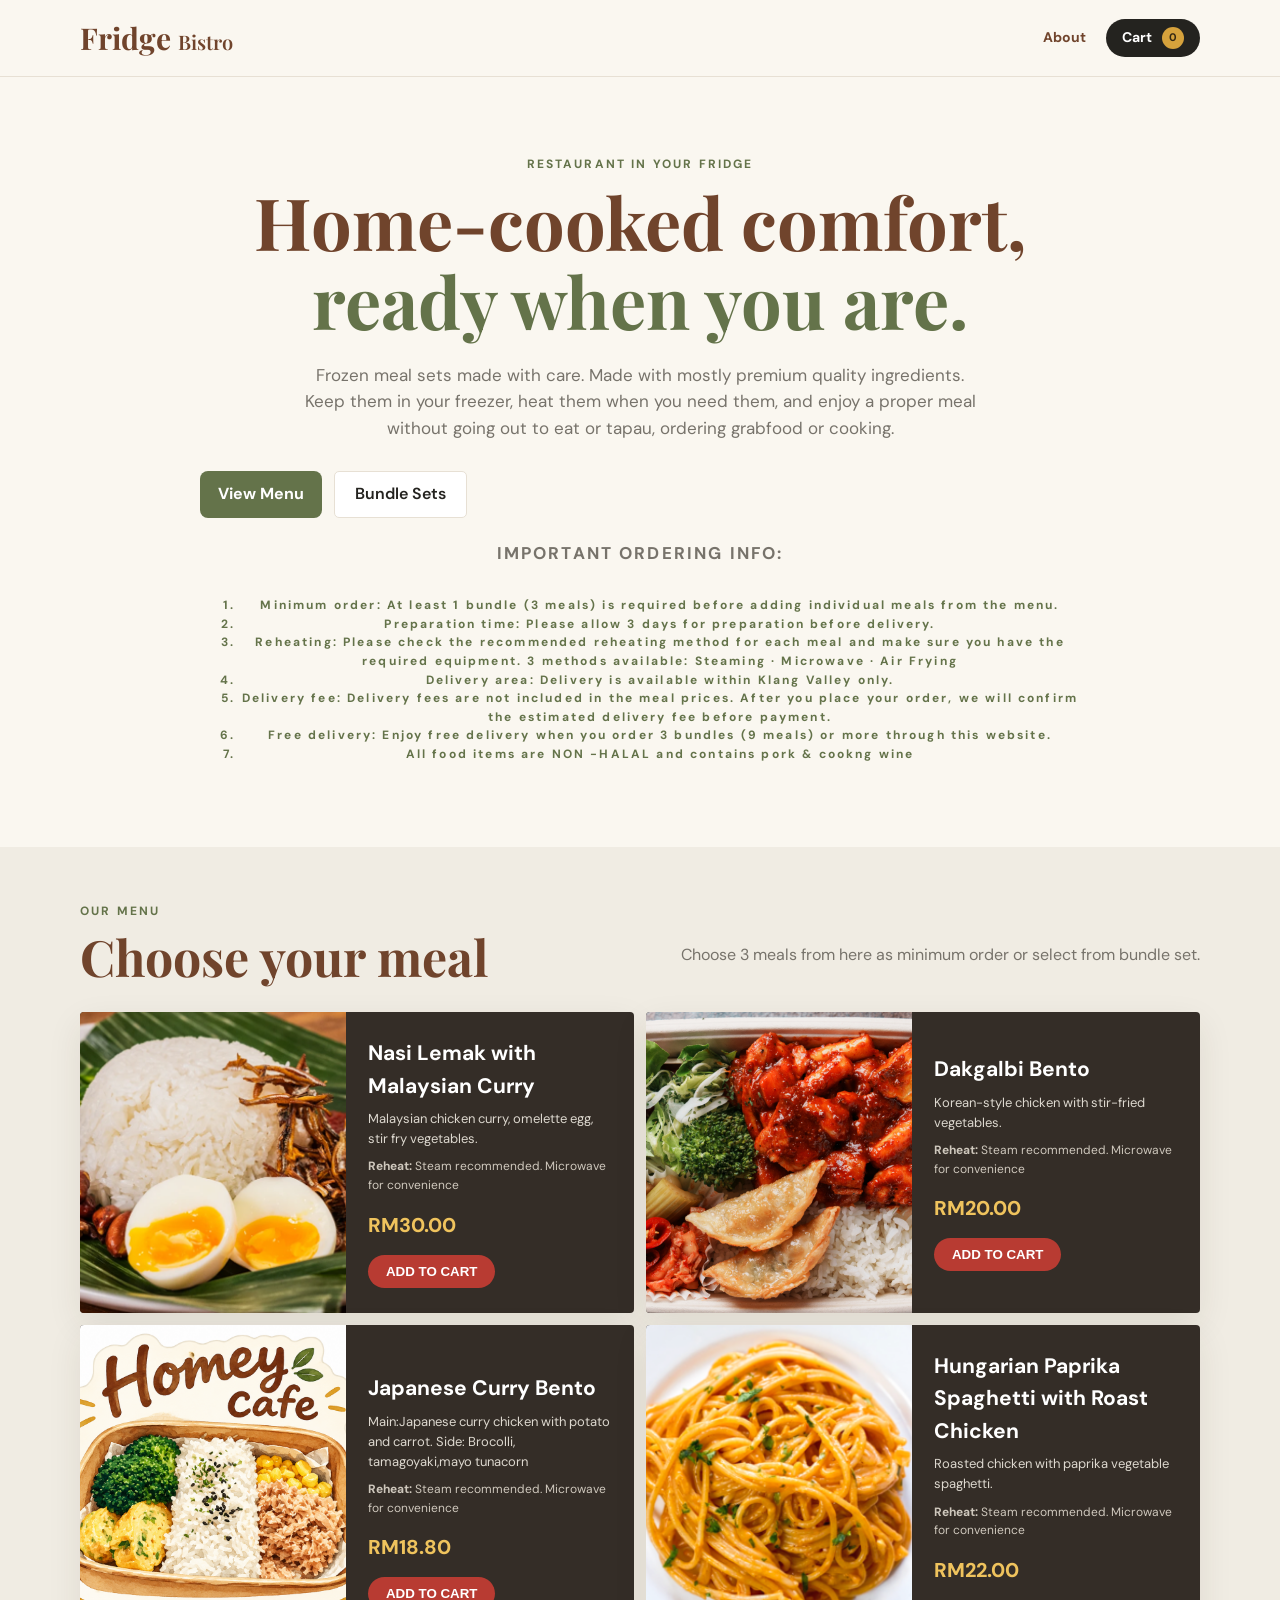
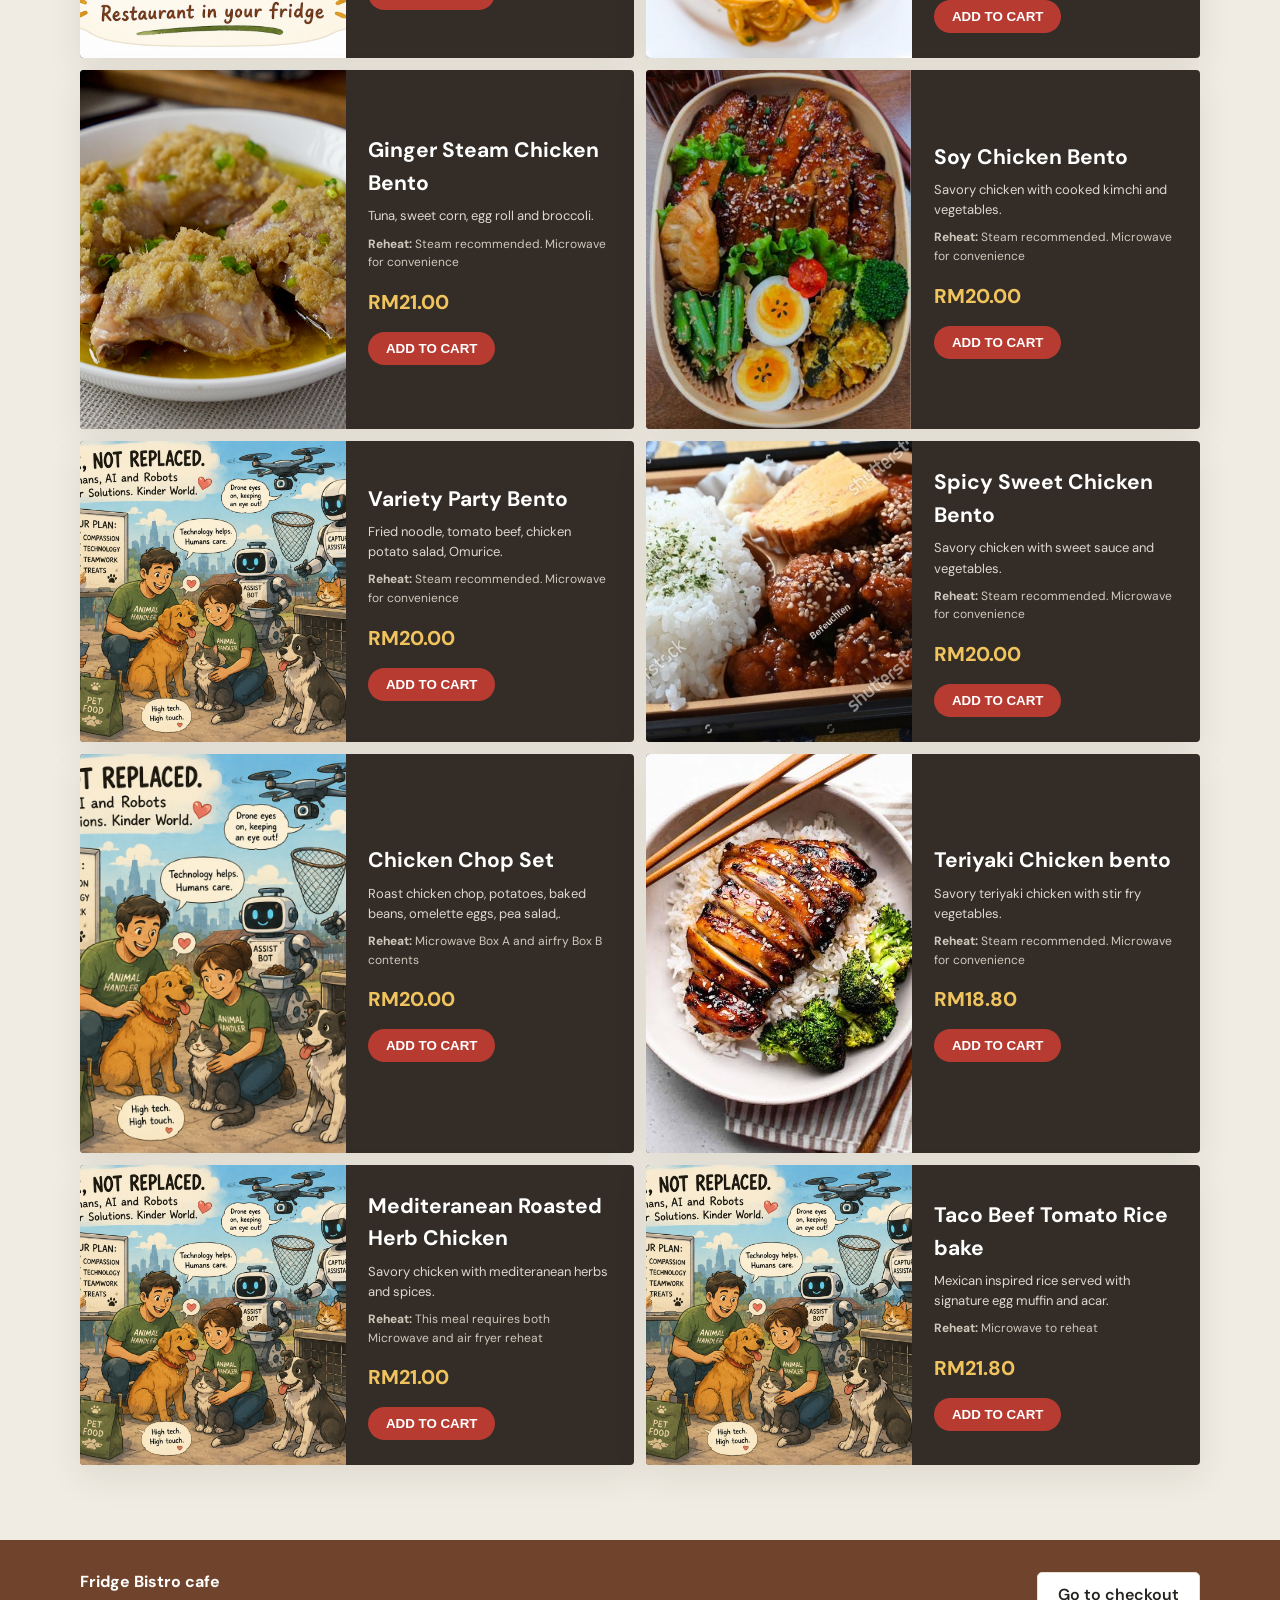
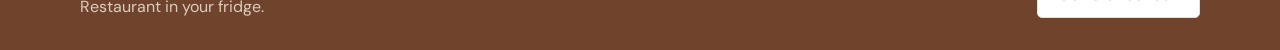
==== index.html @ 324e7504 "Update index.html" ====
<!DOCTYPE html>

<html lang="en">

<head>

  <meta charset="UTF-8">

  <meta
    name="viewport"
    content="width=device-width, initial-scale=1.0"
  >

  <title>Fridge Bistro — Restaurant in your fridge</title>

  <meta
    name="description"
    content="Fridge Bistro — frozen meals ready in your fridge."
  >

  <link
    rel="stylesheet"
    href="style.css"
  >

</head>

<body>

  <!-- =====================================================
       HEADER
       ===================================================== -->

  <header class="site-header">

   <div class="container nav">

  <a
    class="brand"
    href="index.html"
  >
    <span>Fridge</span>
    <small>Bistro</small>
  </a>

  <nav class="main-nav">

    <a href="about.html">
      About
    </a>

    <a
      class="cart-link"
      href="checkout.html"
    >
      Cart
      <b id="cart-count">0</b>
    </a>

  </nav>

</div>

  </header>


  <!-- =====================================================
       MAIN
       ===================================================== -->

  <main>

    <!-- HERO -->

    <section class="hero container">

      <p class="eyebrow">
        RESTAURANT IN YOUR FRIDGE
      </p>

      <h1>
        Home-cooked comfort,
        <br>
        <em>ready when you are.</em>
      </h1>

      <p>
        Frozen meal sets made with care. Made with mostly premium quality ingredients.
        Keep them in your freezer, heat them
        when you need them, and enjoy a proper
        meal without going out to eat or tapau, ordering grabfood or cooking.
      </p>

      <div class="hero-buttons">

        <a
          class="primary-btn"
          href="#menu"
        >
          View Menu
        </a>

        <a
          class="secondary-btn"
          href="bundles.html"
        >
          Bundle Sets
        </a>

      </div>


      <!-- IMPORTANT : BEFORE YOU ORDER INFO -->

      <div class="eyebrow">

        <p>
          <strong>IMPORTANT ORDERING INFO:</strong>
        </p>

        <ol>

          <li>
            Minimum order: At least 1 bundle (3 meals) is required before adding individual meals from the menu.
          </li>

          <li>
            Preparation time: Please allow 3 days for preparation before delivery.
          </li>
  <li>
            Reheating: Please check the recommended reheating method for each meal and make sure you have the required equipment.
    3 methods available: Steaming · Microwave · Air Frying
          </li>
          <li>
            Delivery area: Delivery is available within Klang Valley only.
          </li>

          <li>
            Delivery fee: Delivery fees are not included in the meal prices. After you place your order, we will confirm the estimated delivery fee before payment.
          </li>

          <li>
           Free delivery: Enjoy free delivery when you order 3 bundles (9 meals) or more through this website.
          </li>
  <li>
           All food items are NON -HALAL and contains pork & cookng wine
          </li>
          
        </ol>

      </div>

    </section>


    <!-- MENU -->

    <section
      id="menu"
      class="menu-section"
    >

      <div class="container">

        <div class="section-heading">

          <div>

            <p class="eyebrow">
              OUR MENU
            </p>

            <h2>
              Choose your meal
            </h2>

          </div>

          <p>
            Choose 3 meals from here as minimum order or select from bundle set.
          </p>

        </div>


        <div
          id="menu-grid"
          class="menu-grid"
        ></div>

      </div>

    </section>

  </main>


  <!-- =====================================================
       FOOTER
       ===================================================== -->

  <footer>

    <div class="container footer-inner">

      <div>

        <strong>
          Fridge Bistro cafe
        </strong>

        <span>
          Restaurant in your fridge.
        </span>

      </div>

      <a
        class="secondary-btn"
        href="checkout.html"
      >
        Go to checkout
      </a>

    </div>

  </footer>


  <script src="script.js"></script>

</body>

</html>
---- style.css ----
@import url('https://fonts.googleapis.com/css2?family=DM+Sans:wght@400;500;600;700&family=Playfair+Display:wght@600;700&display=swap');
:root{--cream:#faf7f0;--paper:#fffdf8;--ink:#24231f;--muted:#77736b;--brown:#70442c;--green:#64734a;--line:#e7e0d4;--gold:#d6a23c;--red:#b83b32;--shadow:0 12px 35px rgba(50,40,25,.09)}*{box-sizing:border-box}body{margin:0;background:var(--cream);color:var(--ink);font-family:"DM Sans",Arial,sans-serif;line-height:1.55}a{text-decoration:none;color:inherit}.container{width:min(1120px,calc(100% - 36px));margin:auto}.site-header{background:rgba(250,247,240,.96);border-bottom:1px solid var(--line);position:sticky;top:0;z-index:10;backdrop-filter:blur(10px)}.nav{min-height:76px;display:flex;align-items:center;justify-content:space-between}.brand{display:inline-flex;align-items:baseline;gap:7px;font-family:"Playfair Display",serif;color:var(--brown)}.brand span{font-size:30px;font-weight:700}.brand small{font-size:20px;font-weight:600}.cart-link{background:var(--ink);color:#fff;padding:10px 16px;border-radius:999px;font-weight:700}.cart-link b{display:inline-grid;place-items:center;min-width:23px;height:23px;padding:0 6px;margin-left:4px;border-radius:99px;background:var(--gold);color:#332713;font-size:12px}.hero{padding:78px 0 72px;text-align:center;max-width:880px}.eyebrow{margin:0 0 8px;color:var(--green);font-size:12px;letter-spacing:.18em;font-weight:700}.hero h1,.checkout-page h1,h2{font-family:"Playfair Display",serif;line-height:1.1}.hero h1{font-size:clamp(42px,7vw,72px);color:var(--brown);margin:0}.hero h1 em{color:var(--green);font-style:normal}.hero p:not(.eyebrow){max-width:690px;margin:22px auto 30px;color:var(--muted);font-size:17px}.primary-btn,.secondary-btn{display:inline-flex;align-items:center;justify-content:center;min-height:44px;padding:11px 18px;border-radius:8px;cursor:pointer;font:inherit;font-weight:700}.primary-btn{background:var(--green);color:#fff;border:0}.secondary-btn{background:#fff;border:1px solid var(--line)}.menu-section{background:#f0ece3;padding:55px 0 75px}.section-heading{display:flex;align-items:end;justify-content:space-between;gap:20px;margin-bottom:28px}.section-heading h2,.checkout-page h1{font-size:clamp(34px,5vw,50px);color:var(--brown);margin:0}.section-heading>p{color:var(--muted)}.menu-grid{display:grid;grid-template-columns:repeat(2,1fr);gap:12px}.menu-card{min-height:250px;overflow:hidden;border-radius:4px;background:#342d27;box-shadow:var(--shadow);display:grid;grid-template-columns:48% 52%}.menu-image{min-height:250px;background:linear-gradient(135deg,rgba(100,115,74,.72),rgba(112,68,44,.6)),radial-gradient(circle at 40% 35%,#e5b96e 0 9%,transparent 10%),radial-gradient(circle at 65% 58%,#8f4b31 0 16%,transparent 17%),linear-gradient(135deg,#8d6a4c,#31251e);background-position:center}.food-2{filter:hue-rotate(15deg)}.food-3{filter:hue-rotate(35deg)}.food-4{filter:hue-rotate(-10deg)}.food-5{filter:saturate(.8)}.menu-info{padding:25px 22px;color:#fff;display:flex;flex-direction:column;justify-content:center}.menu-info h3{margin:0 0 7px;font-size:21px}.menu-info p{margin:0 0 13px;color:#ddd8cf;font-size:13px}.price{color:#efc35d;font-size:20px;font-weight:800;margin-bottom:14px}.add-btn{width:max-content;border:0;border-radius:999px;background:var(--red);color:#fff;padding:9px 18px;cursor:pointer;font-weight:700}footer{background:var(--brown);color:#fff;padding:30px 0}.footer-inner{display:flex;justify-content:space-between;align-items:center;gap:20px}.footer-inner strong,.footer-inner span{display:block}.footer-inner span{color:#dbcbbf}.checkout-page{padding:55px 0 75px}.checkout-layout{display:grid;grid-template-columns:1.35fr .8fr;gap:28px;align-items:start}.card{background:var(--paper);border:1px solid var(--line);border-radius:12px;box-shadow:var(--shadow)}.order-row{display:grid;grid-template-columns:1fr auto auto;gap:18px;align-items:center;padding:18px 20px;border-bottom:1px solid var(--line)}.order-row:last-child{border-bottom:0}.order-name{font-weight:700}.order-price{font-weight:700;color:var(--brown)}.qty{display:flex;align-items:center;gap:8px}.qty button{width:30px;height:30px;border:1px solid var(--line);border-radius:50%;background:#fff;cursor:pointer}.remove{border:0;background:transparent;color:var(--muted);cursor:pointer}.form-card{margin-top:18px;padding:24px}.form-card p,.payment-card>p{color:var(--muted);font-size:14px}label{display:block;margin-top:16px;font-size:13px;font-weight:700}input,textarea{width:100%;margin-top:6px;padding:12px 13px;border:1px solid #dcd4c8;border-radius:7px;background:#fff;font:inherit;color:var(--ink)}textarea{resize:vertical}.payment-card{padding:24px;position:sticky;top:96px}.qr{min-height:230px;display:grid;place-items:center;background:#fff;border:1px dashed #cfc6b8;border-radius:8px;margin:18px 0;overflow:hidden;text-align:center;padding:15px}.qr img{width:min(230px,80%);height:auto}.qr div{display:none;color:var(--muted);padding:25px}.qr b,.qr span{display:block}.qr b{color:var(--brown);margin-bottom:6px}.qr span{font-size:12px}.bank{background:#f3efe7;border-radius:8px;padding:13px;margin-bottom:15px;font-size:13px}.bank span{display:block;color:var(--muted)}.total{display:flex;justify-content:space-between;align-items:center;border-top:1px solid var(--line);margin-top:20px;padding-top:18px;font-size:18px}.total b{color:var(--brown);font-size:24px}.full{width:100%;margin-top:12px}.status{min-height:22px;color:var(--green);font-size:13px;white-space:pre-line}code{background:#eee8dd;padding:2px 5px;border-radius:4px}.empty{padding:35px 22px;text-align:center;color:var(--muted)}@media(max-width:800px){.menu-grid,.checkout-layout{grid-template-columns:1fr}.payment-card{position:static}}@media(max-width:520px){.container{width:calc(100% - 24px)}.hero{padding:52px 0}.hero p:not(.eyebrow){font-size:15px}.section-heading{display:block}.menu-card{min-height:210px;grid-template-columns:42% 58%}.menu-image{min-height:210px}.menu-info{padding:18px 14px}.menu-info h3{font-size:17px}.menu-info p{font-size:12px}.price{font-size:17px}.add-btn{padding:8px 12px;font-size:12px}.footer-inner{align-items:flex-start;flex-direction:column}}
.menu-image {
  width: 100%;
  height: 100%;
  min-height: 250px;
  object-fit: cover;
  object-position: center;
  display: block;
}
.menu-info .reheat {
  margin-top: -5px;
  margin-bottom: 15px;
  font-size: 12px;
  color: #cfc8bd;
}

.menu-card {
  min-height: 250px;
  overflow: hidden;
  border-radius: 4px;
  background: #342d27;
  box-shadow: var(--shadow);
  display: grid;
  grid-template-columns: 48% 52%;
  align-items: stretch;
}
}.hero-logo {
    width: 300px;
    height: auto;
    display: block;
    margin: 0 auto 50px;
}
.hero-buttons {
    display: flex;
    gap: 12px;
    flex-wrap: wrap;
    margin-top: 25px;
}
.bundle-hero {
  text-align: center;
  padding: 70px 20px 50px;
}

.bundle-hero > p:not(.eyebrow) {
  max-width: 650px;
  margin: 20px auto 0;
  line-height: 1.7;
}

.bundle-section {
  padding-bottom: 80px;
}

.bundle-grid {
  display: grid;
  grid-template-columns: 1fr;
  gap: 40px;
}

.bundle-card {
  background: #fff;
  border-radius: 18px;
  overflow: hidden;
  box-shadow: 0 8px 30px rgba(0,0,0,0.08);
  padding: 28px;
}

.bundle-header {
  display: flex;
  justify-content: space-between;
  align-items: flex-start;
  gap: 20px;
}

.bundle-number {
  margin: 0 0 6px;
  font-size: 12px;
  letter-spacing: 2px;
  font-weight: 700;
}

.bundle-header h2 {
  margin: 0;
  font-size: 30px;
}

.bundle-price {
  font-size: 28px;
  font-weight: 700;
  white-space: nowrap;
}

.bundle-description {
  max-width: 650px;
  line-height: 1.6;
  margin: 15px 0 25px;
}

.bundle-meals {
  display: grid;
  grid-template-columns: repeat(3, 1fr);
  gap: 15px;
}

.bundle-meal {
  min-width: 0;
}

.bundle-image {
  width: 100%;
  height: 240px;
  border-radius: 12px;
  background-size: cover;
  background-position: center;
  background-repeat: no-repeat;
}

.bundle-meal h3 {
  font-size: 16px;
  margin: 12px 0 0;
}

.bundle-footer {
  margin-top: 25px;
  padding-top: 20px;
  border-top: 1px solid #eee;

  display: flex;
  justify-content: space-between;
  align-items: center;
  gap: 20px;
}

.bundle-footer span {
  font-size: 14px;
  opacity: 0.7;
}


@media (max-width: 700px) {

  .bundle-card {
    padding: 20px;
  }

  .bundle-header h2 {
    font-size: 24px;
  }

  .bundle-price {
    font-size: 22px;
  }

  .bundle-meals {
    gap: 8px;
  }

  .bundle-image {
    height: 130px;
  }

  .bundle-meal h3 {
    font-size: 13px;
  }

  .bundle-footer {
    flex-direction: column;
    align-items: stretch;
  }

  .bundle-footer .add-btn {
    width: 100%;
  }

}
/* Style for the checkout button link */
.secondary-btn {
  background-color: #ff6b6b; /* The button color (change this to whatever you like) */
  color: #ffffff;            /* The text color (white) */
  text-decoration: none;    /* Removes the default link underline */
  padding: 10px 20px;       /* Spacing inside the button (top/bottom, left/right) */
  border-radius: 5px;       /* Rounds the corners */
  display: inline-block;    /* Makes the link act like a proper button block */
  font-weight: 600;         /* Makes the text bold */
  transition: background-color 0.2s ease; /* Makes the hover effect smooth */
}

/* Color change when hovering mouse over the button */
.secondary-btn:hover {
  background-color: #ee5253; /* A slightly darker shade for the hover effect */
}
/* =====================================================
   FIX: CART PILL AND ITEM ICON STYLING
   ===================================================== */

/* 1. Turns the plain cart link inside the navigation into a sleek black button */
.nav nav a[href="checkout.html"] {
  background: var(--ink);
  color: #ffffff;
  padding: 8px 16px;
  border-radius: 999px;
  font-weight: 700;
  display: inline-flex;
  align-items: center;
  gap: 6px;
  font-size: 14px;
  transition: opacity 0.2s ease;
}

.nav nav a[href="checkout.html"]:hover {
  opacity: 0.9;
}

/* 2. Styles the numeric counter bubble (e.g., the "0" or "3") inside that button */
.nav nav a[href="checkout.html"] .cart-count, 
.nav nav a[href="checkout.html"] b {
  display: inline-grid;
  place-items: center;
  min-width: 22px;
  height: 22px;
  padding: 0 5px;
  border-radius: 99px;
  background: var(--gold);
  color: #332713;
  font-size: 11px;
  font-weight: 700;
}

/* 3. Smooth fix for the secondary button styles we fixed earlier */
.secondary-btn {
  background: #ffffff;
  color: var(--ink);
  border: 1px solid var(--line);
  transition: all 0.2s ease;
}

.secondary-btn:hover {
  background: var(--line);
}
.brand img {
    display: block;
    height: 55px;
    width: auto;
    object-fit: contain;
}
/* =====================================================
   ABOUT PAGE
   ===================================================== */

.about-nav {
  display: flex;
  align-items: center;
  gap: 22px;
}

.about-nav > a:not(.cart-link) {
  font-size: 14px;
  font-weight: 700;
  color: var(--brown);
}

.about-nav > a:not(.cart-link):hover {
  color: var(--green);
}


/* ABOUT HERO */

.about-hero {
  padding: 75px 0 65px;
  text-align: center;
}

.about-container {
  max-width: 850px;
}

.about-hero h1 {
  font-family: "Playfair Display", serif;
  font-size: clamp(42px, 7vw, 68px);
  line-height: 1.1;
  color: var(--brown);
  margin: 0 0 28px;
}

.about-hero h1 em {
  color: var(--green);
  font-style: normal;
}

.about-intro {
  max-width: 760px;
  margin: 0 auto 22px;
  color: var(--muted);
  font-size: 17px;
  line-height: 1.8;
}


/* COMPARISON */

.comparison-section {
  background: #f0ece3;
  padding: 65px 0 80px;
}

.about-heading {
  margin-bottom: 35px;
}

.meal-comparison {
  display: grid;
  grid-template-columns: repeat(2, 1fr);
  gap: 18px;
}

.meal-option {
  background: var(--paper);
  border: 1px solid var(--line);
  border-radius: 14px;
  padding: 28px;
  box-shadow: var(--shadow);
}

.meal-option-header {
  display: flex;
  justify-content: space-between;
  align-items: flex-start;
  gap: 15px;
  margin-bottom: 20px;
}

.meal-option h3 {
  margin: 0;
  font-family: "Playfair Display", serif;
  color: var(--brown);
  font-size: 27px;
  line-height: 1.2;
}

.meal-label {
  flex-shrink: 0;
  padding: 5px 9px;
  border-radius: 999px;
  background: #eee8dd;
  color: var(--muted);
  font-size: 10px;
  font-weight: 700;
  letter-spacing: .08em;
}

.meal-option ul {
  margin: 0;
  padding-left: 20px;
  color: var(--ink);
}

.meal-option li {
  margin-bottom: 10px;
  line-height: 1.5;
}

.meal-pros-cons {
  border-top: 1px solid var(--line);
  margin-top: 22px;
  padding-top: 18px;
}

.meal-pros-cons strong {
  display: block;
  color: var(--brown);
  margin-bottom: 4px;
}

.meal-pros-cons p {
  margin: 0 0 15px;
  color: var(--muted);
  font-size: 14px;
  line-height: 1.6;
}


/* FEATURED HOMEY CARD */

.featured-meal {
  border: 2px solid var(--green);
  background: #fffdf7;
  box-shadow: 0 14px 40px rgba(100,115,74,.14);
}

.featured-meal .meal-label {
  background: var(--green);
  color: #fff;
}

.featured-meal h3 {
  color: var(--green);
}


/* CLOSING */

.about-closing {
  padding: 80px 0 90px;
  text-align: center;
}

.about-closing .container {
  max-width: 750px;
}

.about-closing h2 {
  color: var(--brown);
  font-size: clamp(34px, 5vw, 50px);
  margin: 0 0 25px;
}

.about-closing p:not(.eyebrow) {
  color: var(--muted);
  font-size: 17px;
  line-height: 1.8;
  margin: 0 auto 20px;
}

.about-closing .primary-btn {
  margin-top: 15px;
}


/* MOBILE */

@media (max-width: 700px) {

  .about-nav {
    gap: 10px;
  }

  .about-nav > a:not(.cart-link) {
    display: none;
  }

  .about-hero {
    padding: 55px 0 50px;
  }

  .about-intro {
    font-size: 15px;
    line-height: 1.7;
  }

  .meal-comparison {
    grid-template-columns: 1fr;
  }

  .meal-option {
    padding: 22px;
  }

  .meal-option h3 {
    font-size: 24px;
  }

}
/* =====================================================
   MAIN NAVIGATION
   ===================================================== */

.main-nav {
  display: flex;
  align-items: center;
  gap: 20px;
}

.main-nav > a:not(.cart-link) {
  color: var(--brown);
  font-size: 14px;
  font-weight: 700;
}

.main-nav > a:not(.cart-link):hover {
  color: var(--green);
}

@media (max-width: 520px) {

  .main-nav {
    gap: 10px;
  }

}
/* =====================================================
   ABOUT PAGE IMAGE
   ===================================================== */

.about-image-section {
  padding: 10px 0 50px;
}

.about-image {
  display: block;
  width: 100%;
  max-width: 650px;
  height: auto;
  margin: 0 auto;
  border-radius: 14px;
}
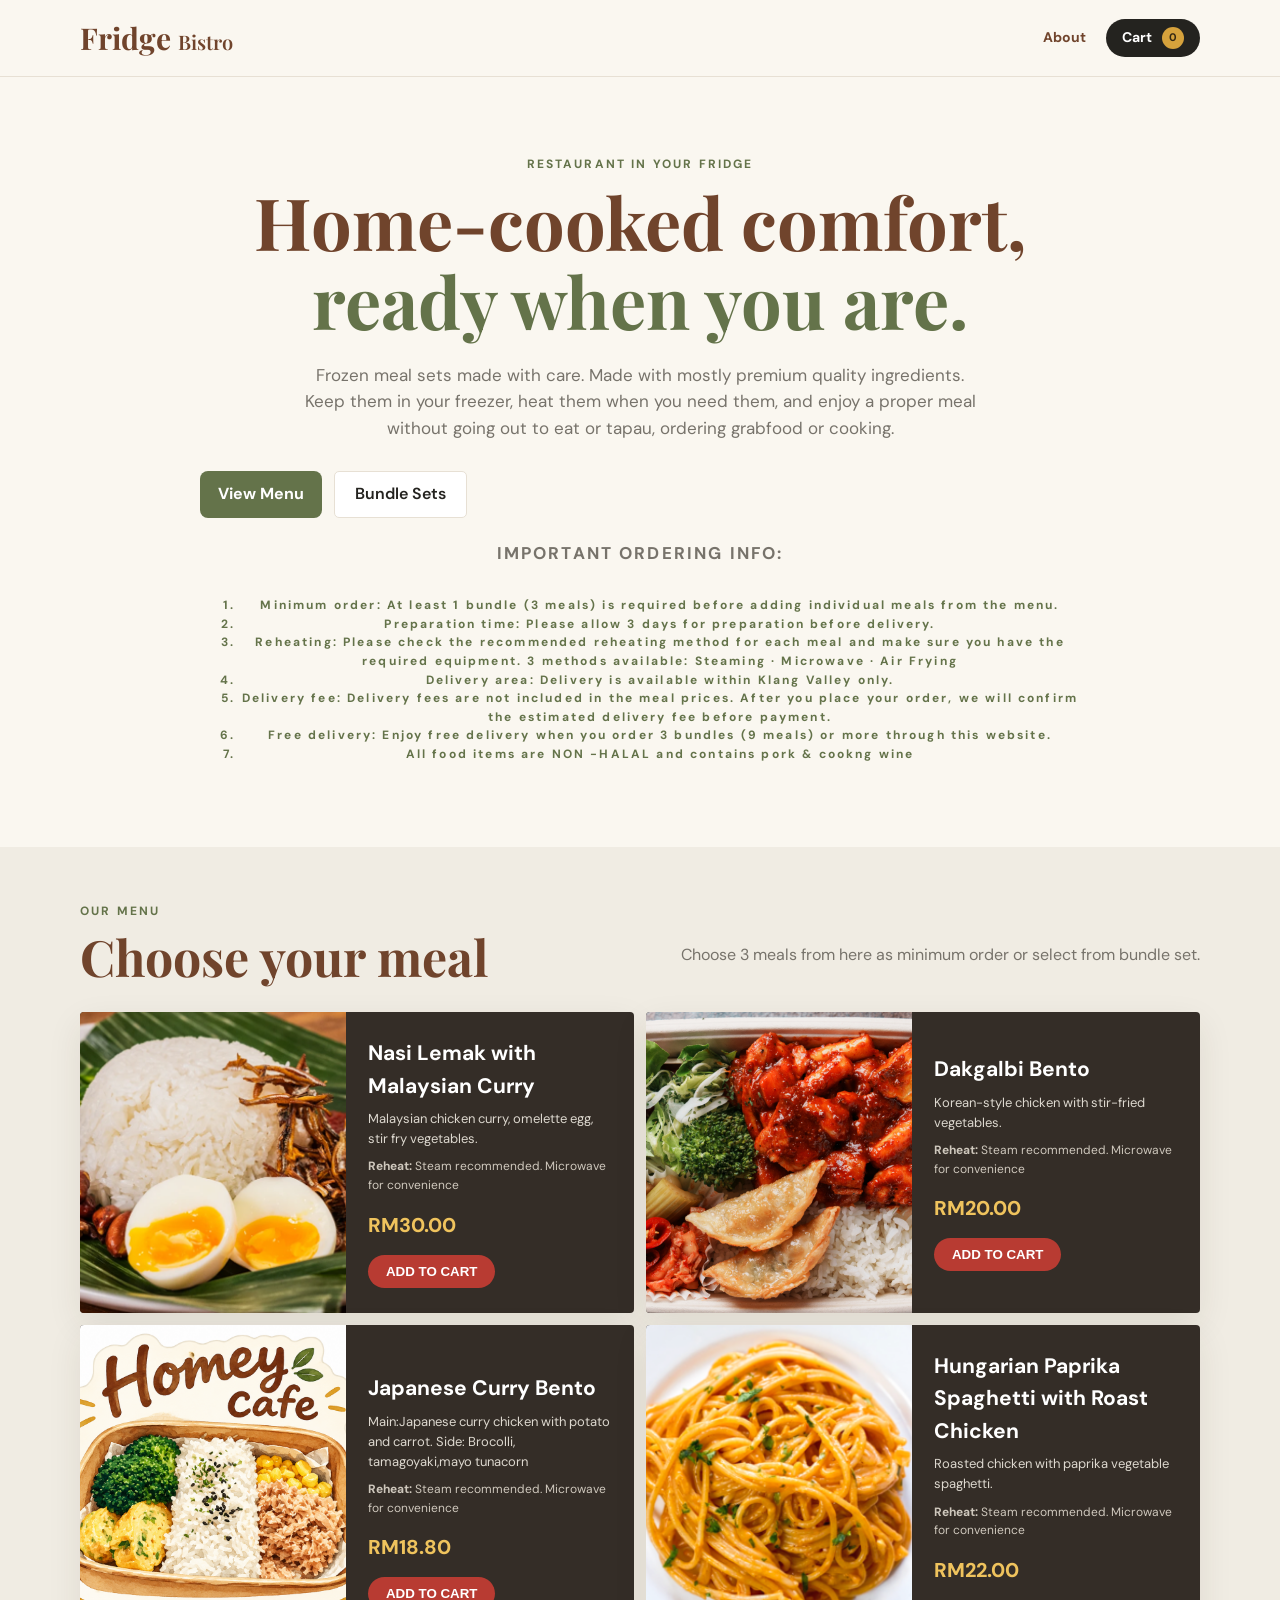
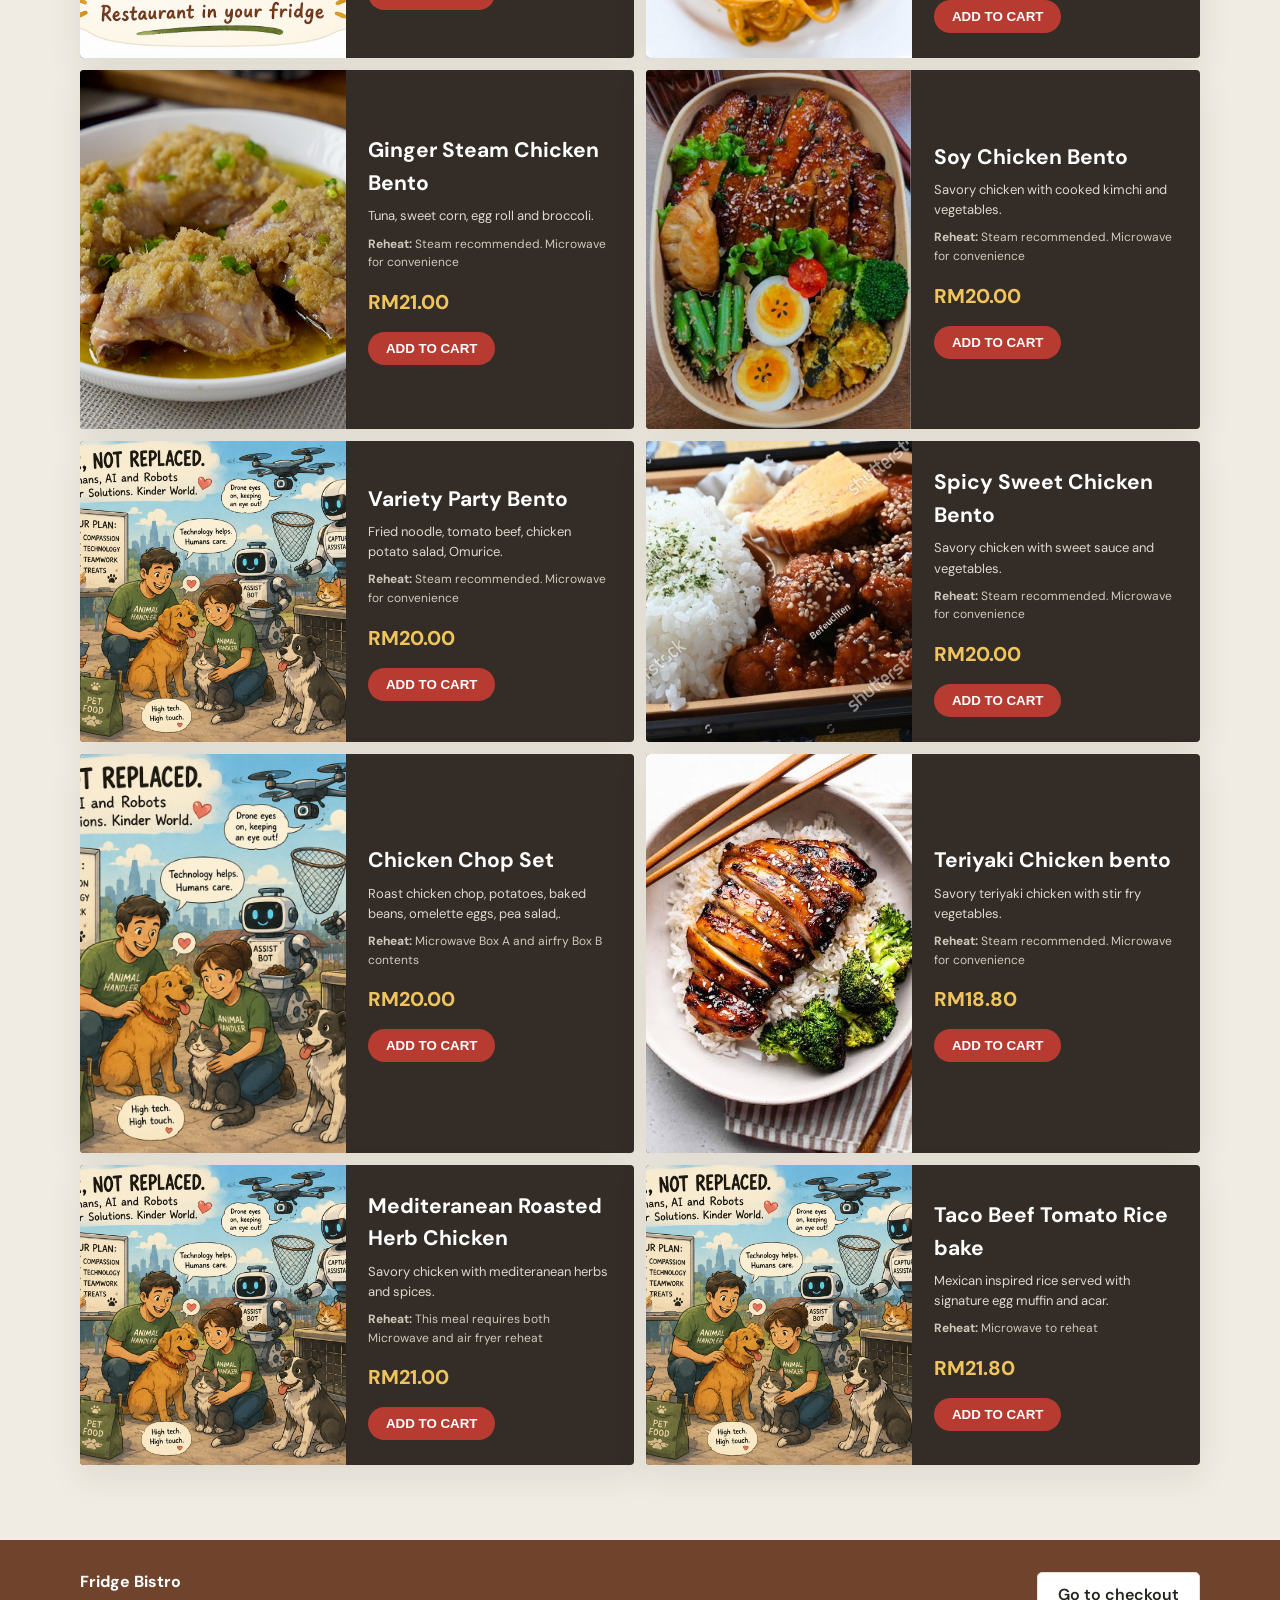
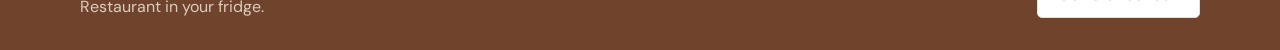
==== commit d4052248: "Update index.html" ====
--- a/index.html
+++ b/index.html
@@ -206,7 +206,7 @@
       <div>
 
         <strong>
-          Fridge Bistro cafe
+          Fridge Bistro
         </strong>
 
         <span>
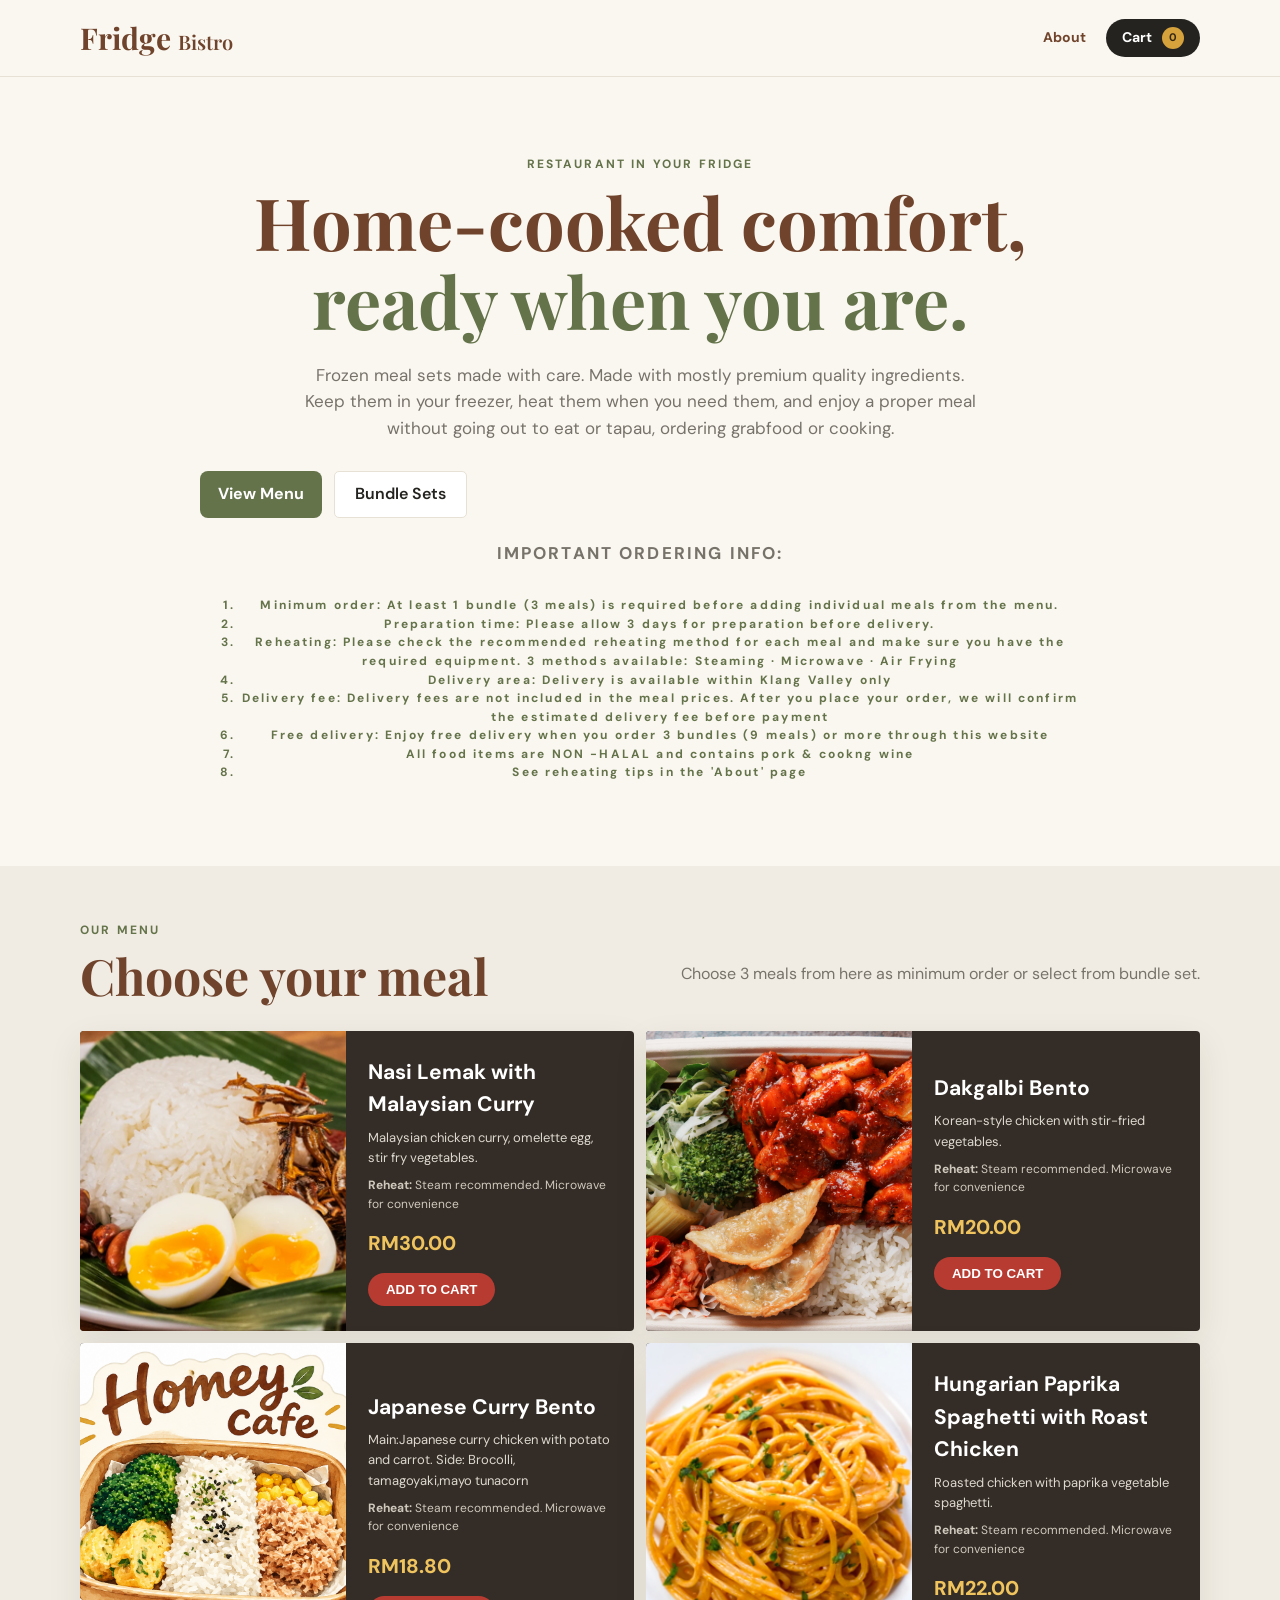
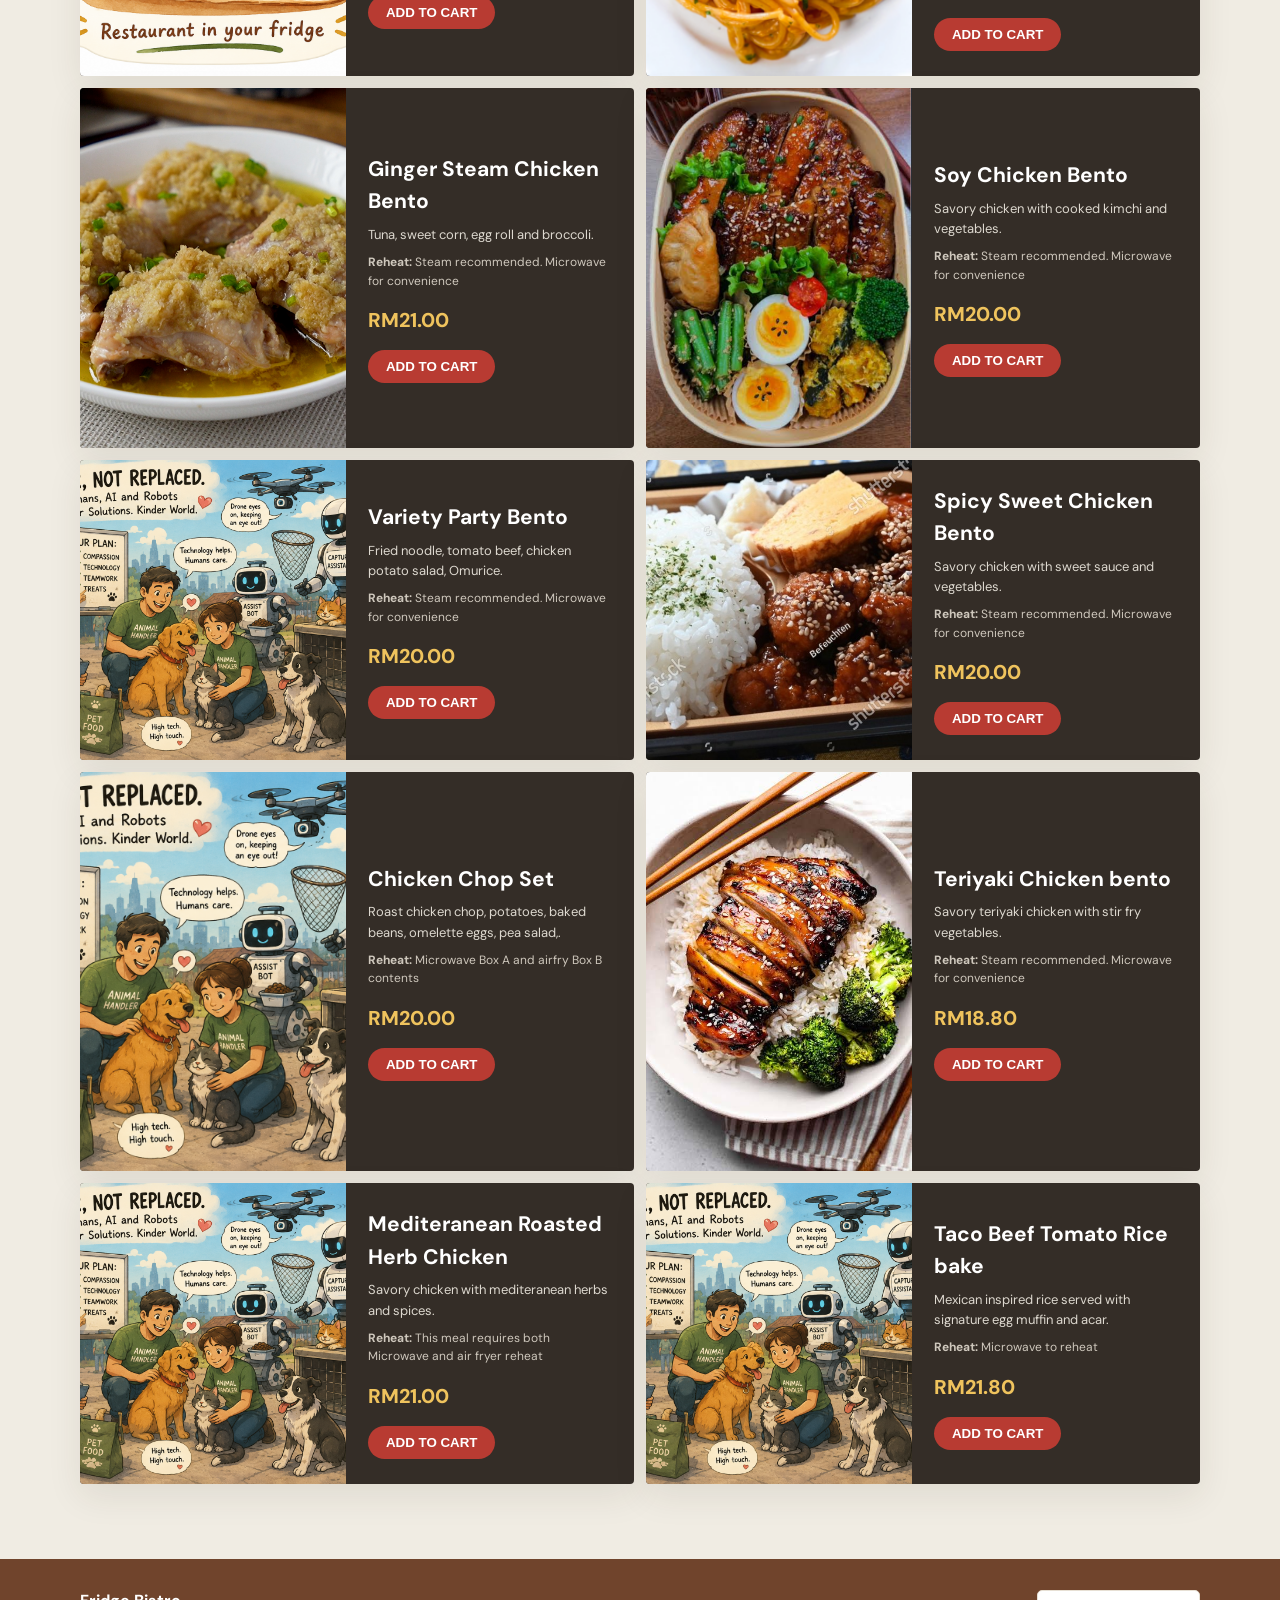
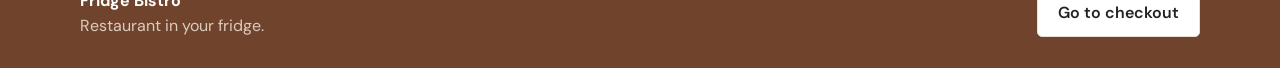
==== commit a2befe51: "Update index.html" ====
--- a/index.html
+++ b/index.html
@@ -132,20 +132,22 @@
     3 methods available: Steaming · Microwave · Air Frying
           </li>
           <li>
-            Delivery area: Delivery is available within Klang Valley only.
-          </li>
-
-          <li>
-            Delivery fee: Delivery fees are not included in the meal prices. After you place your order, we will confirm the estimated delivery fee before payment.
-          </li>
-
-          <li>
-           Free delivery: Enjoy free delivery when you order 3 bundles (9 meals) or more through this website.
+            Delivery area: Delivery is available within Klang Valley only
+          </li>
+
+          <li>
+            Delivery fee: Delivery fees are not included in the meal prices. After you place your order, we will confirm the estimated delivery fee before payment
+          </li>
+
+          <li>
+           Free delivery: Enjoy free delivery when you order 3 bundles (9 meals) or more through this website
           </li>
   <li>
            All food items are NON -HALAL and contains pork & cookng wine
           </li>
-          
+        <li>
+           See reheating tips in the 'About' page
+          </li>  
         </ol>
 
       </div>
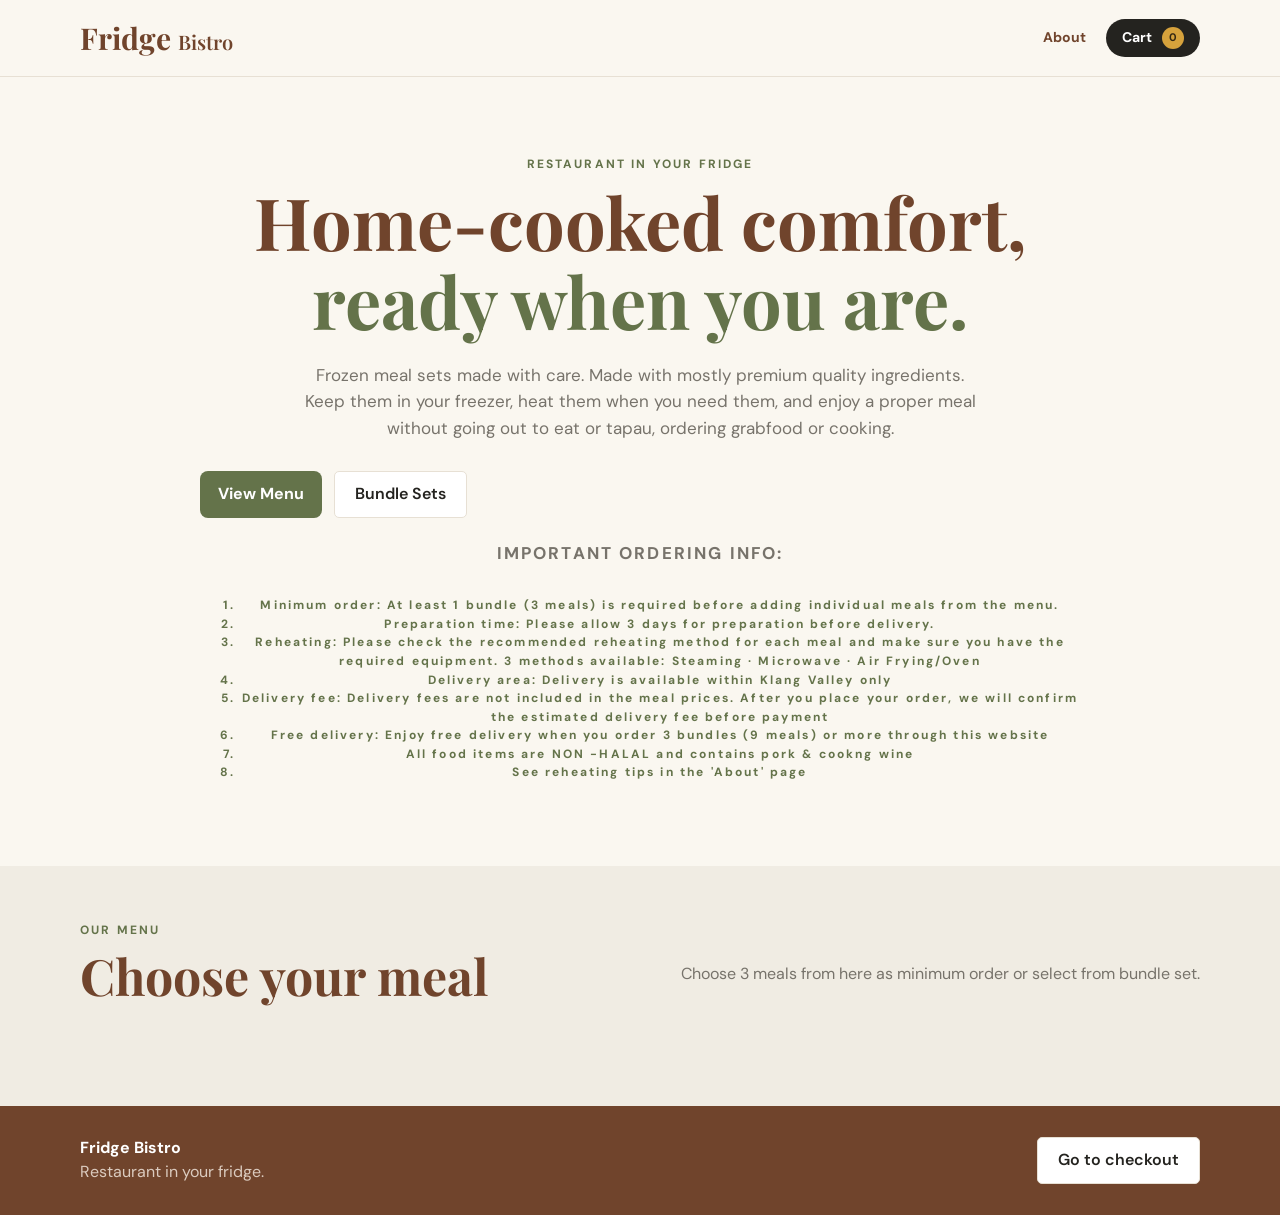
==== commit a2eccca2: "Update index.html" ====
--- a/index.html
+++ b/index.html
@@ -129,7 +129,7 @@
           </li>
   <li>
             Reheating: Please check the recommended reheating method for each meal and make sure you have the required equipment.
-    3 methods available: Steaming · Microwave · Air Frying
+    3 methods available: Steaming · Microwave · Air Frying/Oven
           </li>
           <li>
             Delivery area: Delivery is available within Klang Valley only
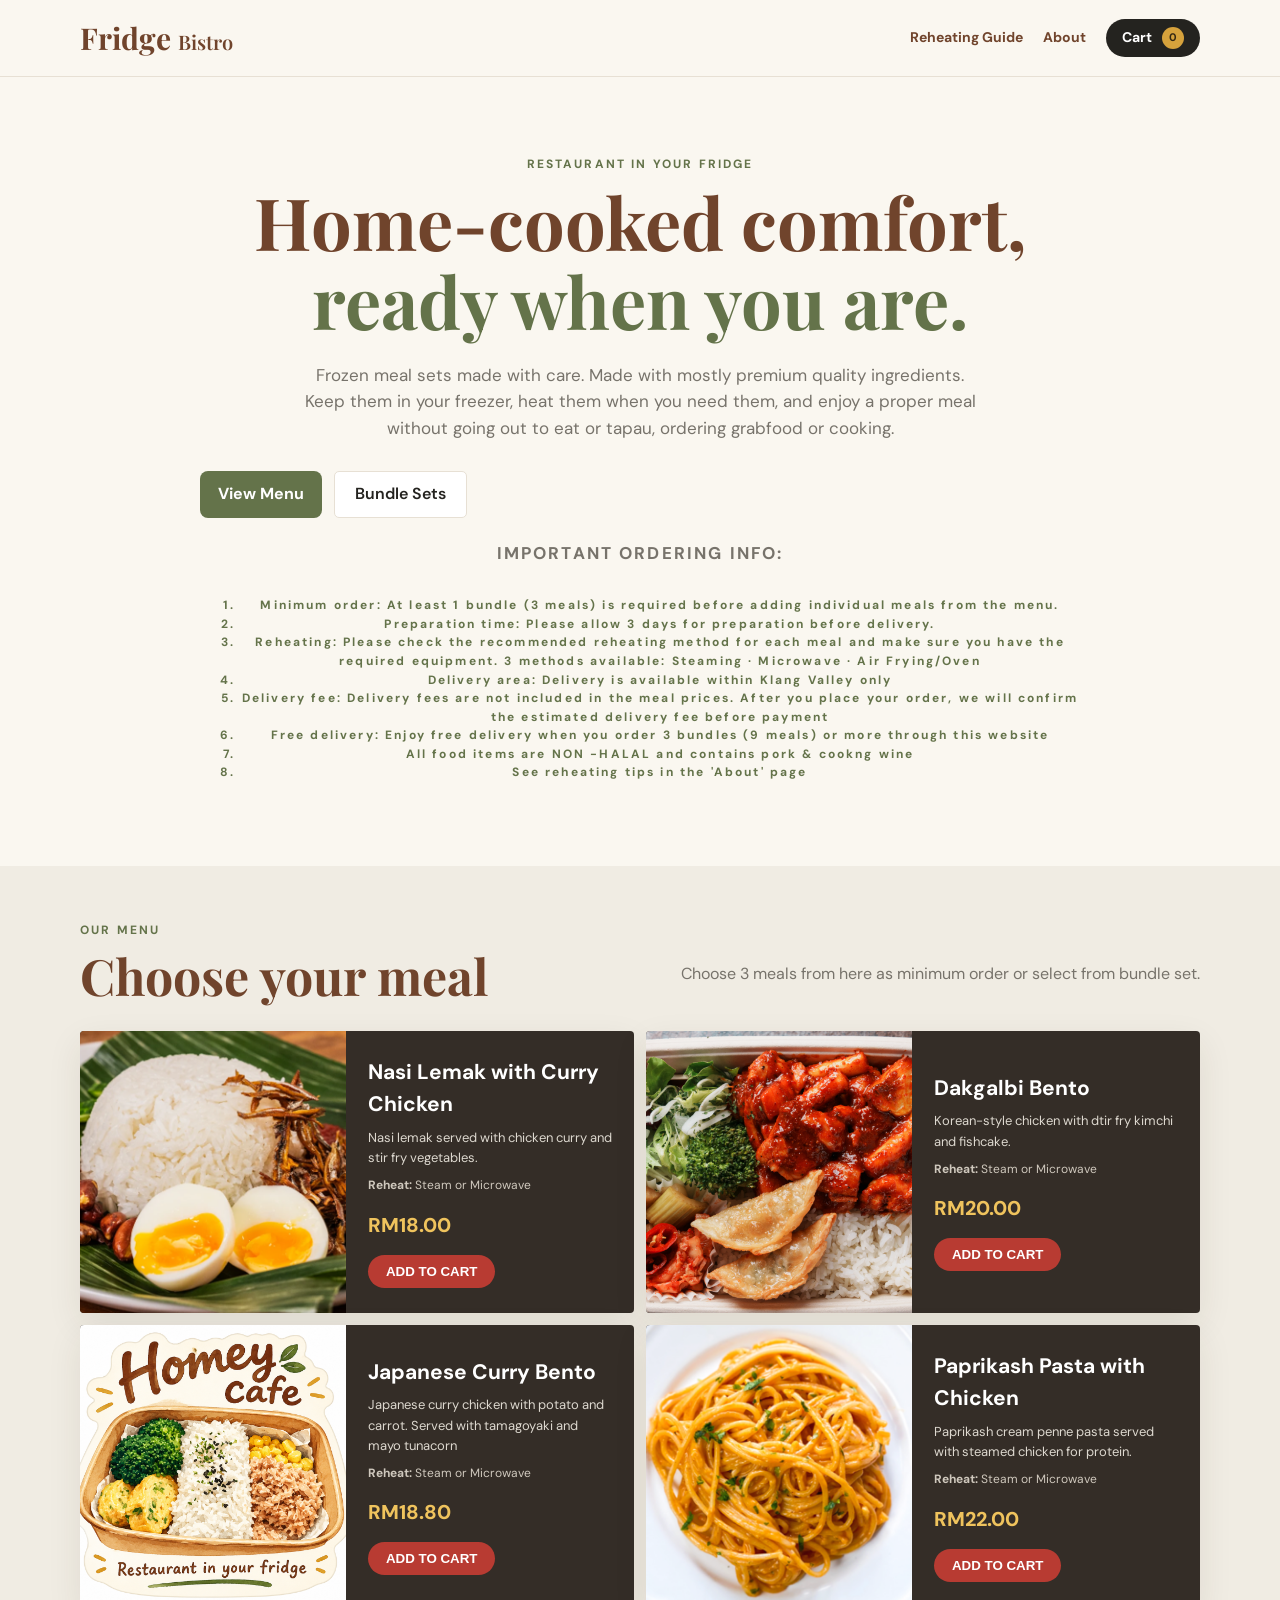
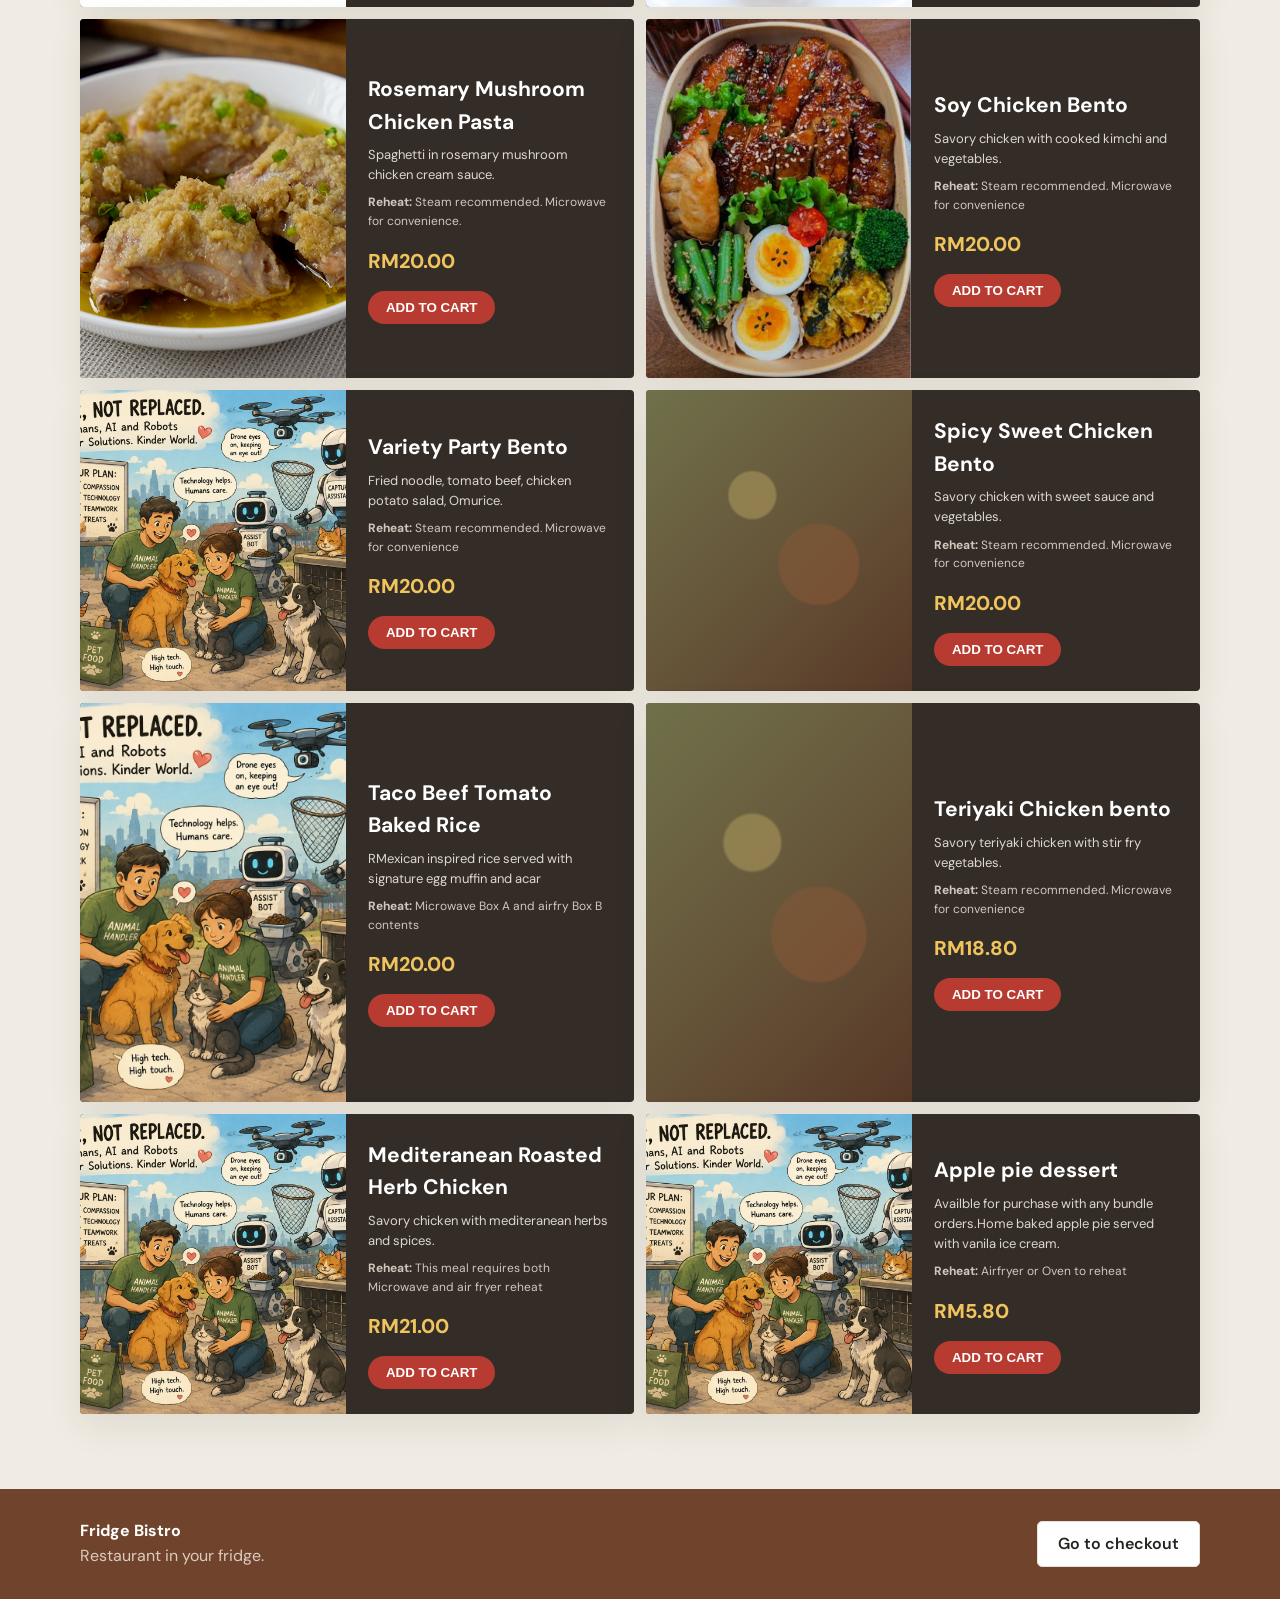
==== commit c09f9a3a: "Update index.html" ====
--- a/index.html
+++ b/index.html
@@ -44,7 +44,7 @@
   </a>
 
   <nav class="main-nav">
-
+<a href="reheating.html">Reheating Guide</a>
     <a href="about.html">
       About
     </a>
--- a/style.css
+++ b/style.css
@@ -505,3 +505,148 @@
   margin: 0 auto;
   border-radius: 14px;
 }
+
+/* =====================================================
+   REHEATING GUIDE PAGE
+   ===================================================== */
+
+.reheating-hero {
+  padding: 60px 0 35px;
+  text-align: center;
+  max-width: 800px;
+}
+
+.reheating-hero h1 {
+  font-family: "Playfair Display", serif;
+  font-size: clamp(38px, 6vw, 56px);
+  color: var(--brown);
+  margin: 10px 0 15px;
+}
+
+.reheating-hero h1 em {
+  color: var(--green);
+  font-style: normal;
+}
+
+.reheating-hero p:not(.eyebrow) {
+  color: var(--muted);
+  max-width: 680px;
+  margin: 0 auto;
+}
+
+.reheating-note {
+  background: #f0ece3;
+  border: 1px solid var(--line);
+  border-radius: 12px;
+  padding: 18px 22px;
+  margin: 0 auto 35px;
+  max-width: 900px;
+  font-size: 14px;
+}
+
+.reheating-note strong {
+  color: var(--brown);
+}
+
+.reheating-grid {
+  display: grid;
+  grid-template-columns: repeat(3, 1fr);
+  gap: 24px;
+  padding-bottom: 70px;
+}
+
+.reheating-card {
+  background: var(--paper);
+  border: 1px solid var(--line);
+  border-radius: 14px;
+  overflow: hidden;
+  box-shadow: var(--shadow);
+}
+
+.reheating-placeholder {
+  height: 210px;
+  background: #eee8dd;
+  display: flex;
+  align-items: center;
+  justify-content: center;
+  color: var(--muted);
+  text-align: center;
+  padding: 15px;
+  font-size: 14px;
+}
+
+.reheating-photo {
+  width: 100%;
+  height: 210px;
+  object-fit: cover;
+  display: block;
+}
+
+.reheating-content {
+  padding: 22px;
+}
+
+.reheating-number {
+  color: var(--green);
+  font-size: 11px;
+  font-weight: 700;
+  letter-spacing: 1.5px;
+}
+
+.reheating-content h2 {
+  font-size: 23px;
+  color: var(--brown);
+  margin: 6px 0 10px;
+}
+
+.reheating-description {
+  color: var(--muted);
+  font-size: 14px;
+  margin-bottom: 18px;
+}
+
+.reheating-method {
+  font-size: 14px;
+  font-weight: 700;
+  margin: 17px 0 6px;
+}
+
+.reheating-content ul {
+  padding-left: 20px;
+  margin: 5px 0 15px;
+  font-size: 13px;
+}
+
+.reheating-content li {
+  margin-bottom: 7px;
+}
+
+.reheating-tip {
+  background: #f0ece3;
+  border-radius: 8px;
+  padding: 12px;
+  font-size: 12px;
+  color: var(--muted);
+  margin-top: 15px;
+}
+
+@media (max-width: 900px) {
+  .reheating-grid {
+    grid-template-columns: repeat(2, 1fr);
+  }
+}
+
+@media (max-width: 600px) {
+  .reheating-grid {
+    grid-template-columns: 1fr;
+    gap: 20px;
+  }
+
+  .reheating-hero {
+    padding: 45px 0 30px;
+  }
+
+  .reheating-content {
+    padding: 20px;
+  }
+}
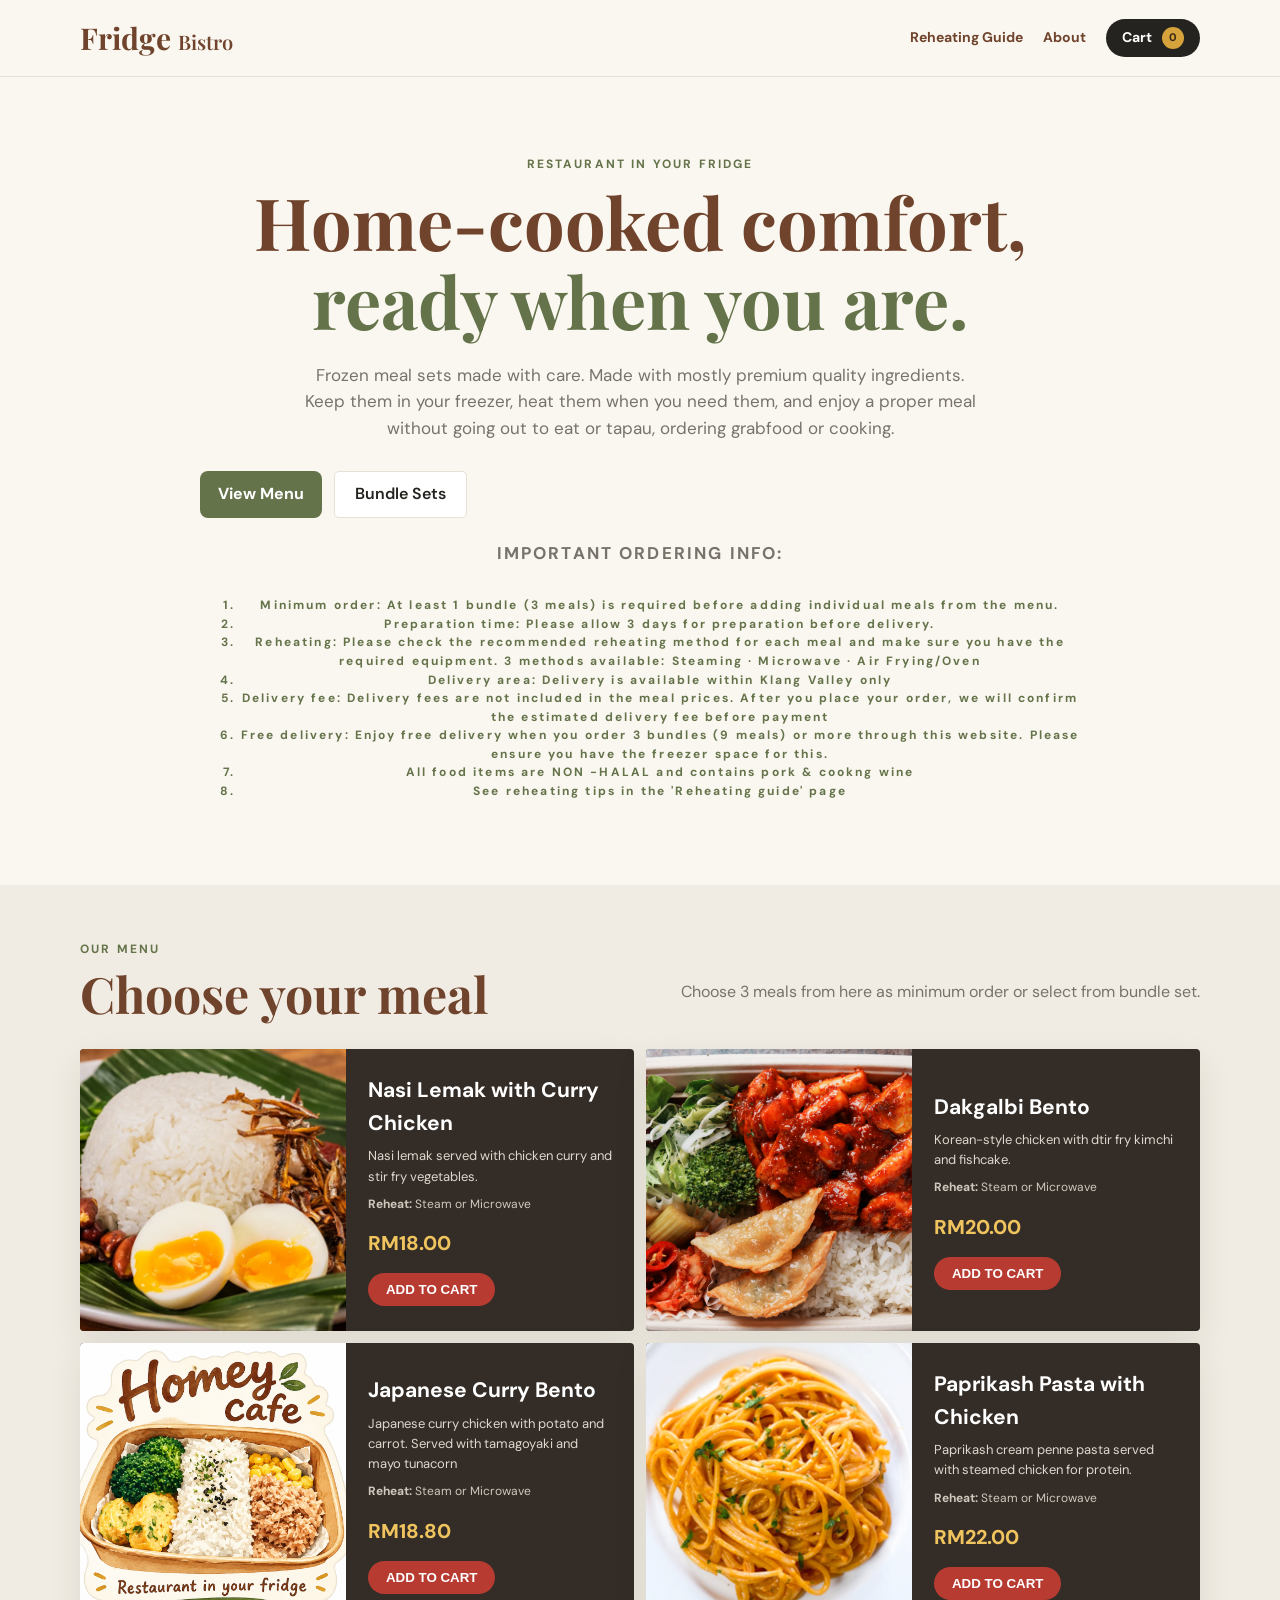
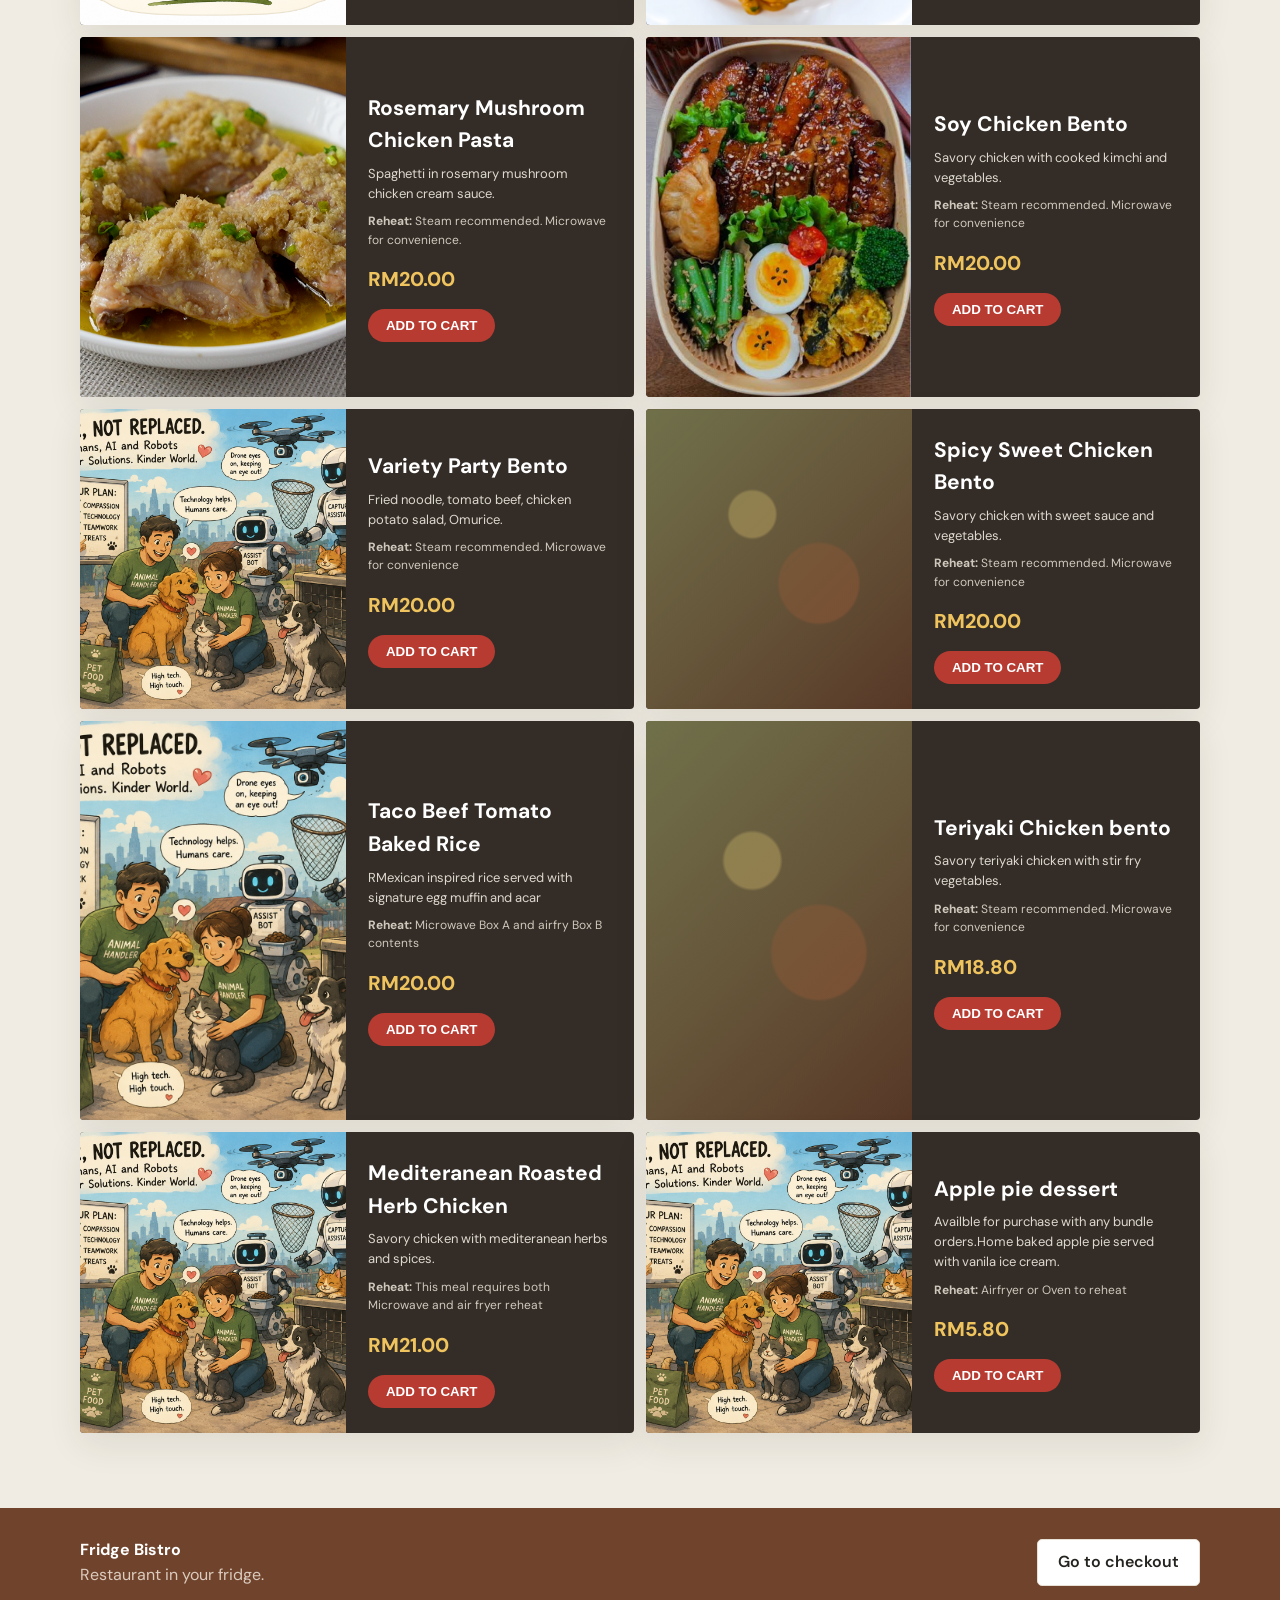
==== commit 23087049: "Update index.html" ====
--- a/index.html
+++ b/index.html
@@ -140,13 +140,13 @@
           </li>
 
           <li>
-           Free delivery: Enjoy free delivery when you order 3 bundles (9 meals) or more through this website
+           Free delivery: Enjoy free delivery when you order 3 bundles (9 meals) or more through this website. Please ensure you have the freezer space for this.
           </li>
   <li>
            All food items are NON -HALAL and contains pork & cookng wine
           </li>
         <li>
-           See reheating tips in the 'About' page
+           See reheating tips in the 'Reheating guide' page
           </li>  
         </ol>
 
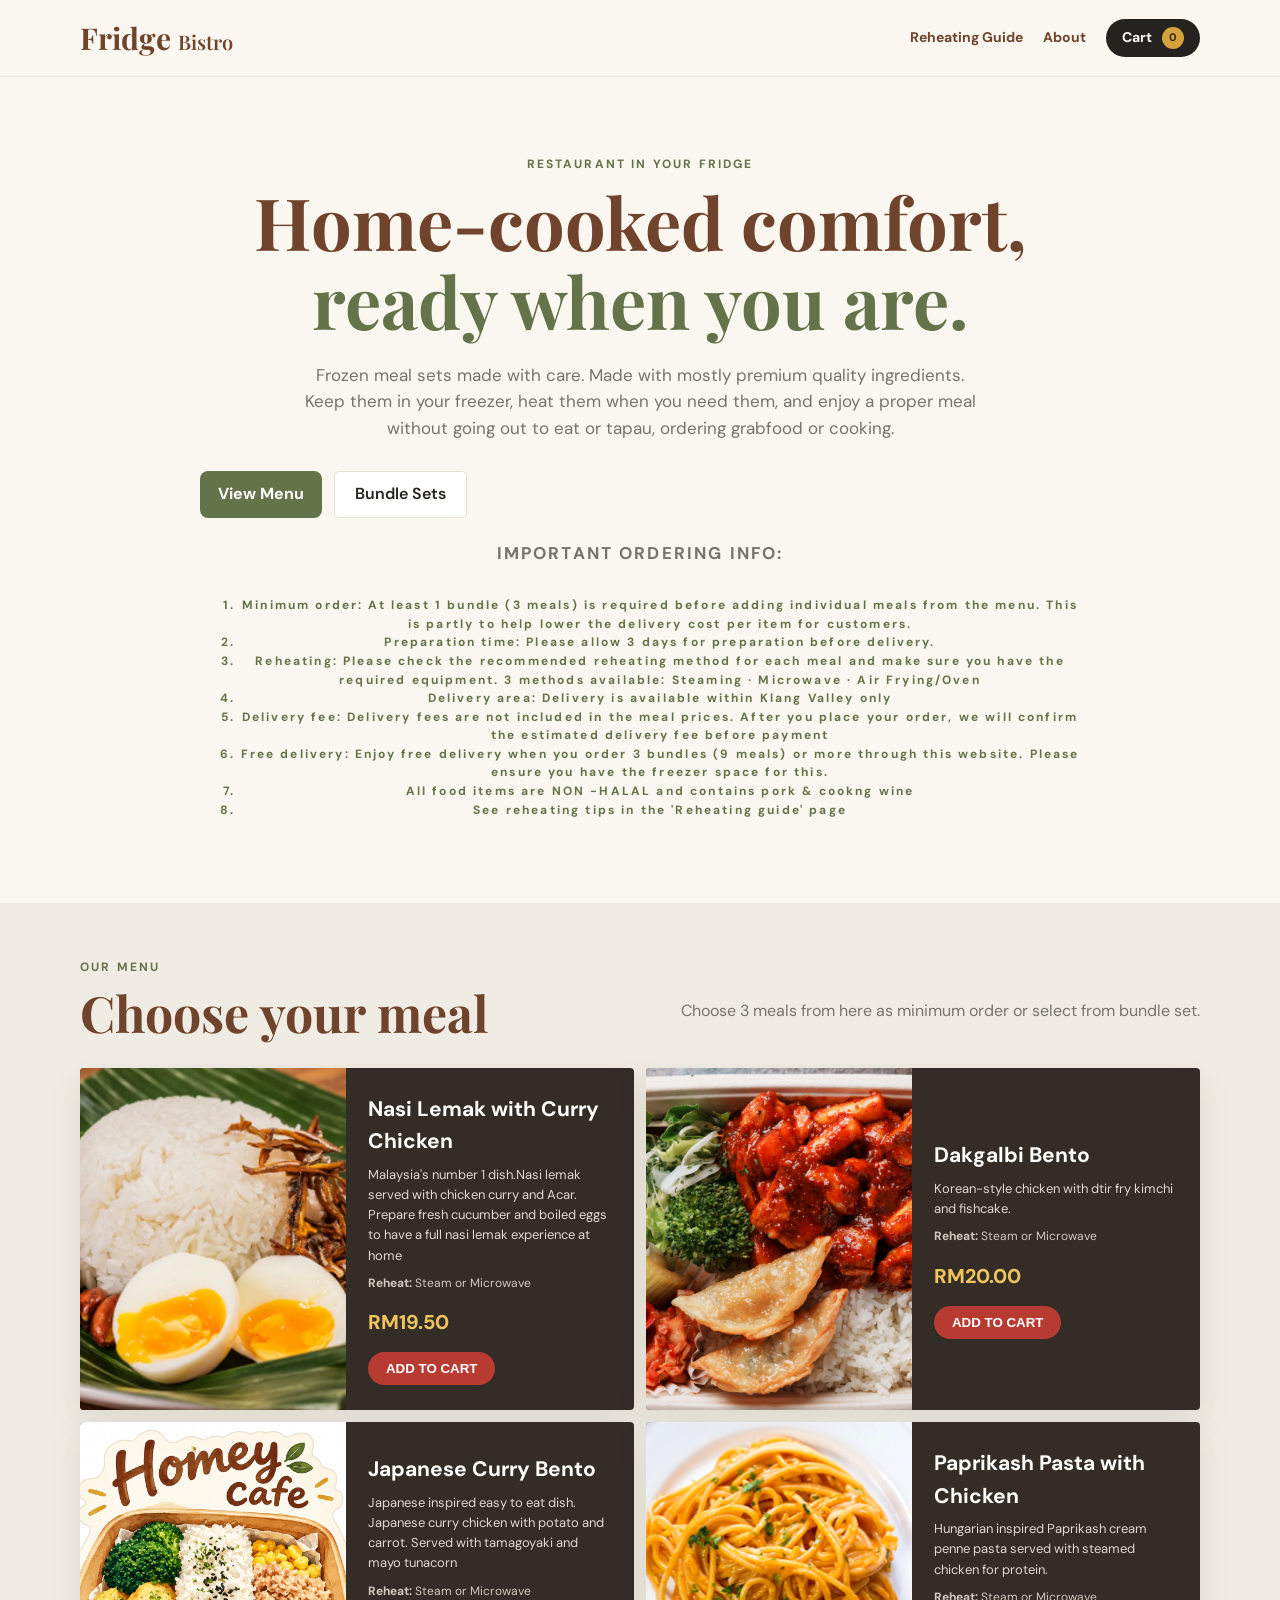
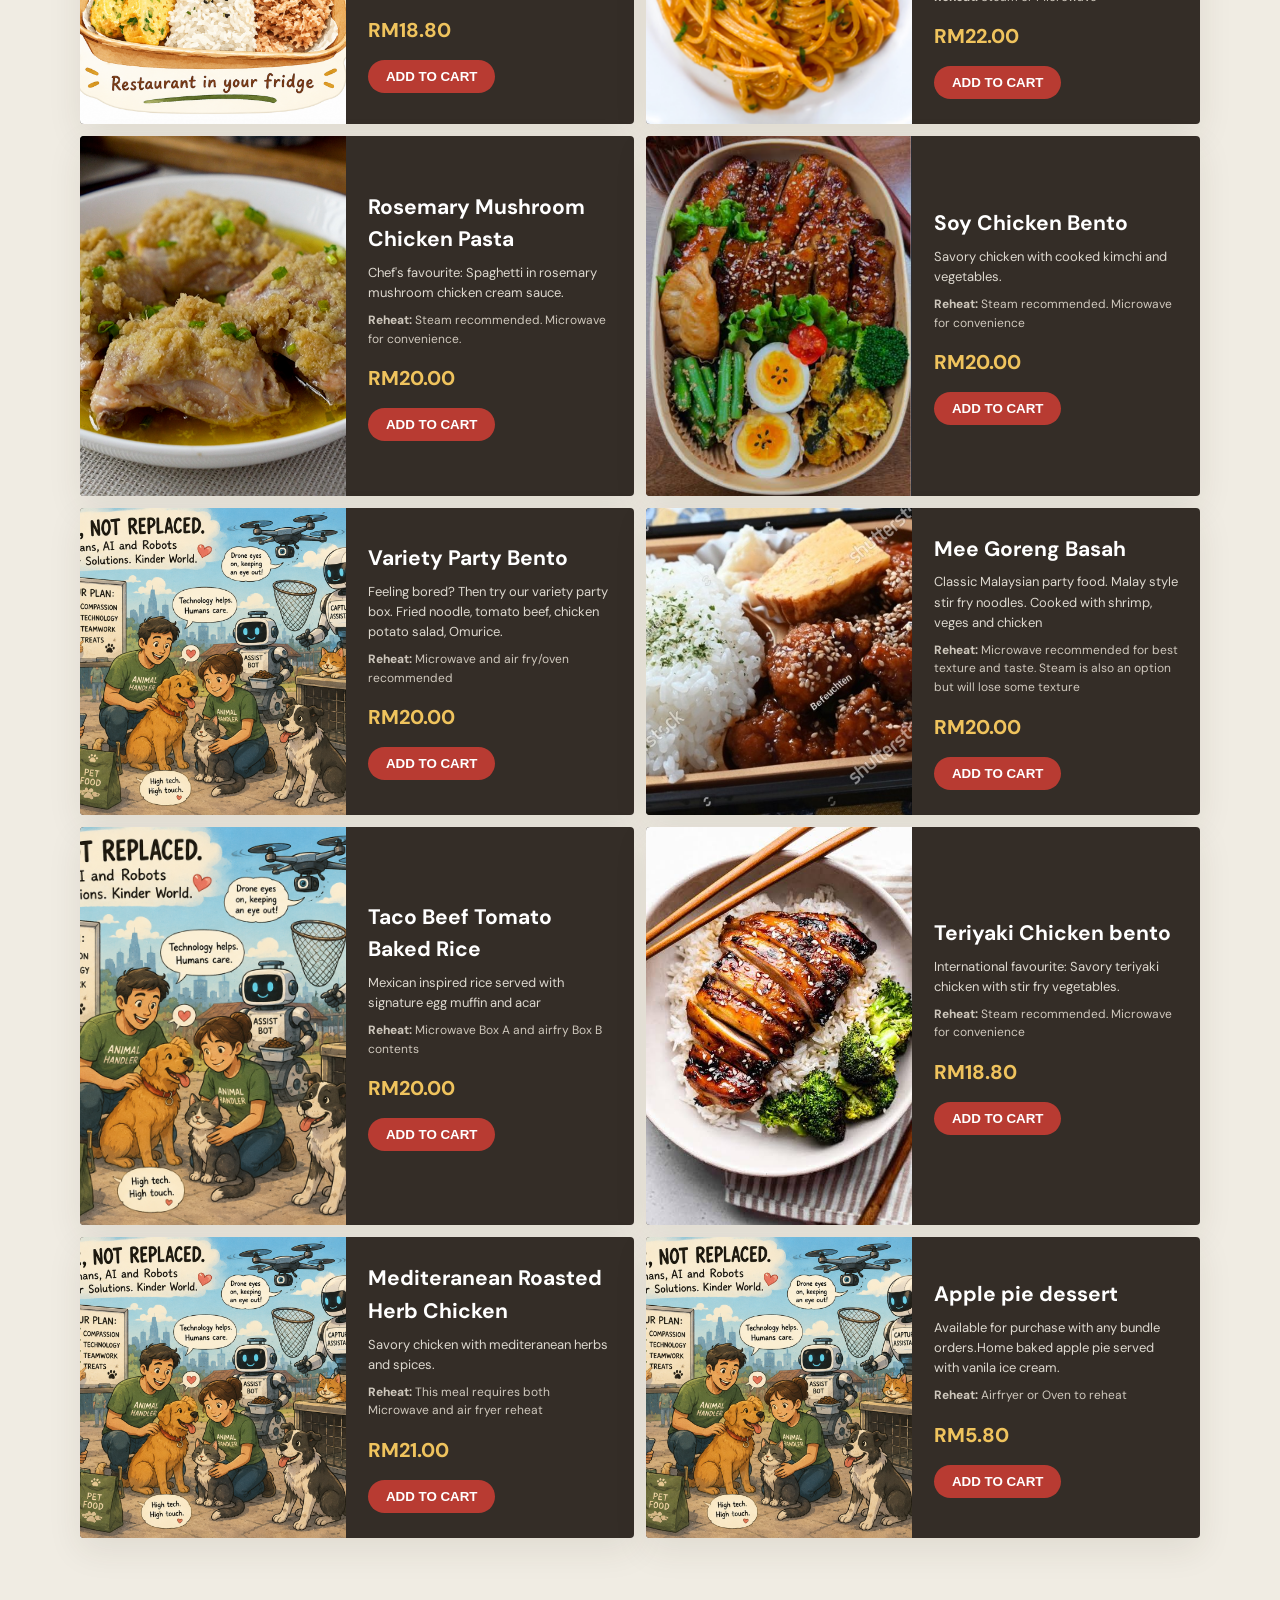
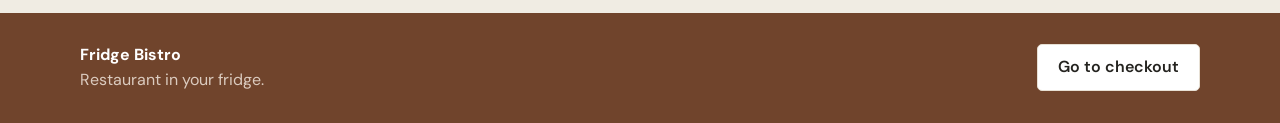
==== commit d93ebc4d: "Update index.html" ====
--- a/index.html
+++ b/index.html
@@ -121,7 +121,7 @@
         <ol>
 
           <li>
-            Minimum order: At least 1 bundle (3 meals) is required before adding individual meals from the menu.
+            Minimum order: At least 1 bundle (3 meals) is required before adding individual meals from the menu. This is partly to help lower the delivery cost per item for customers.
           </li>
 
           <li>
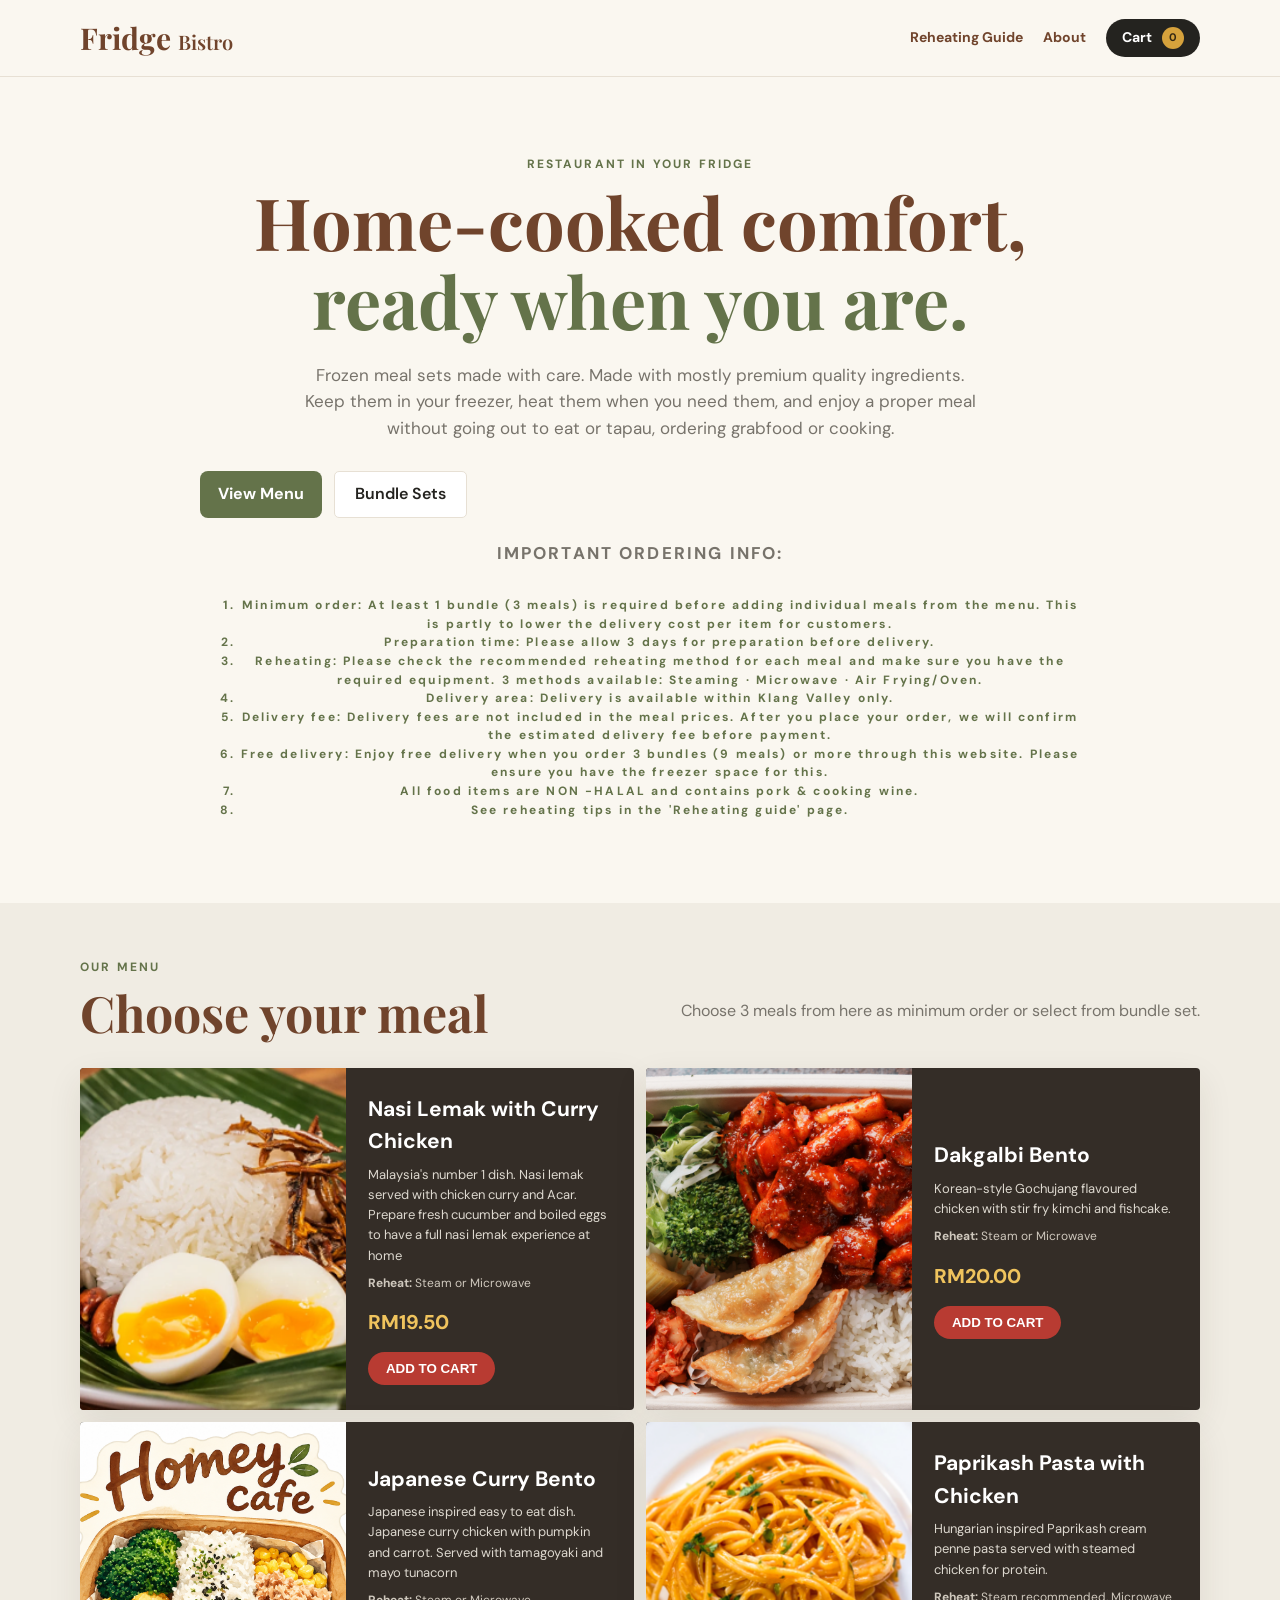
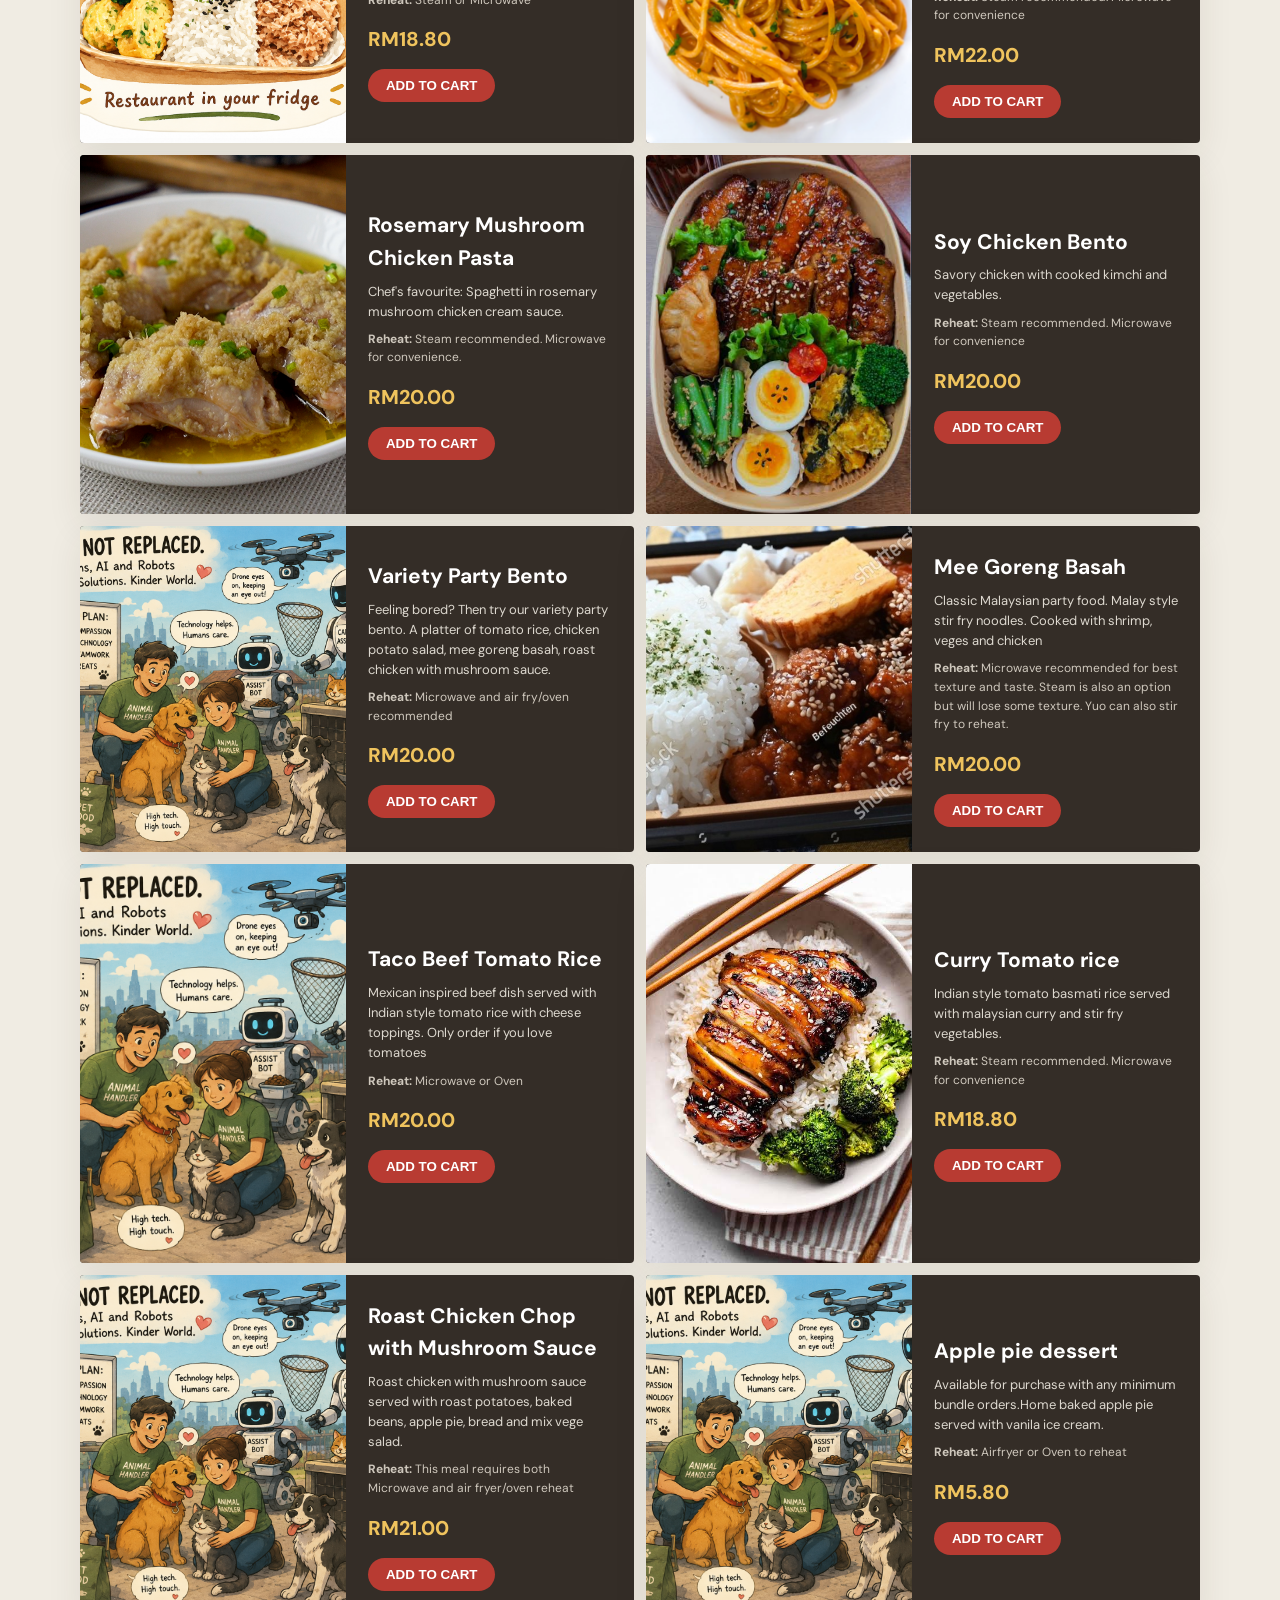
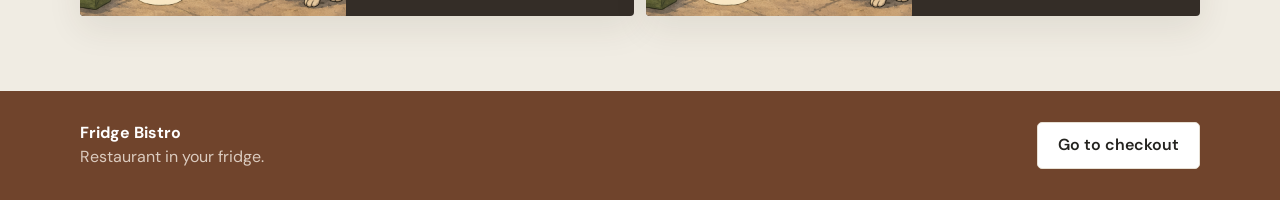
==== commit 7e3de0a3: "Update index.html" ====
--- a/index.html
+++ b/index.html
@@ -121,7 +121,7 @@
         <ol>
 
           <li>
-            Minimum order: At least 1 bundle (3 meals) is required before adding individual meals from the menu. This is partly to help lower the delivery cost per item for customers.
+            Minimum order: At least 1 bundle (3 meals) is required before adding individual meals from the menu. This is partly to lower the delivery cost per item for customers.
           </li>
 
           <li>
@@ -129,24 +129,24 @@
           </li>
   <li>
             Reheating: Please check the recommended reheating method for each meal and make sure you have the required equipment.
-    3 methods available: Steaming · Microwave · Air Frying/Oven
-          </li>
-          <li>
-            Delivery area: Delivery is available within Klang Valley only
-          </li>
-
-          <li>
-            Delivery fee: Delivery fees are not included in the meal prices. After you place your order, we will confirm the estimated delivery fee before payment
+    3 methods available: Steaming · Microwave · Air Frying/Oven.
+          </li>
+          <li>
+            Delivery area: Delivery is available within Klang Valley only.
+          </li>
+
+          <li>
+            Delivery fee: Delivery fees are not included in the meal prices. After you place your order, we will confirm the estimated delivery fee before payment.
           </li>
 
           <li>
            Free delivery: Enjoy free delivery when you order 3 bundles (9 meals) or more through this website. Please ensure you have the freezer space for this.
           </li>
   <li>
-           All food items are NON -HALAL and contains pork & cookng wine
+           All food items are NON -HALAL and contains pork & cooking wine.
           </li>
         <li>
-           See reheating tips in the 'Reheating guide' page
+           See reheating tips in the 'Reheating guide' page.
           </li>  
         </ol>
 
